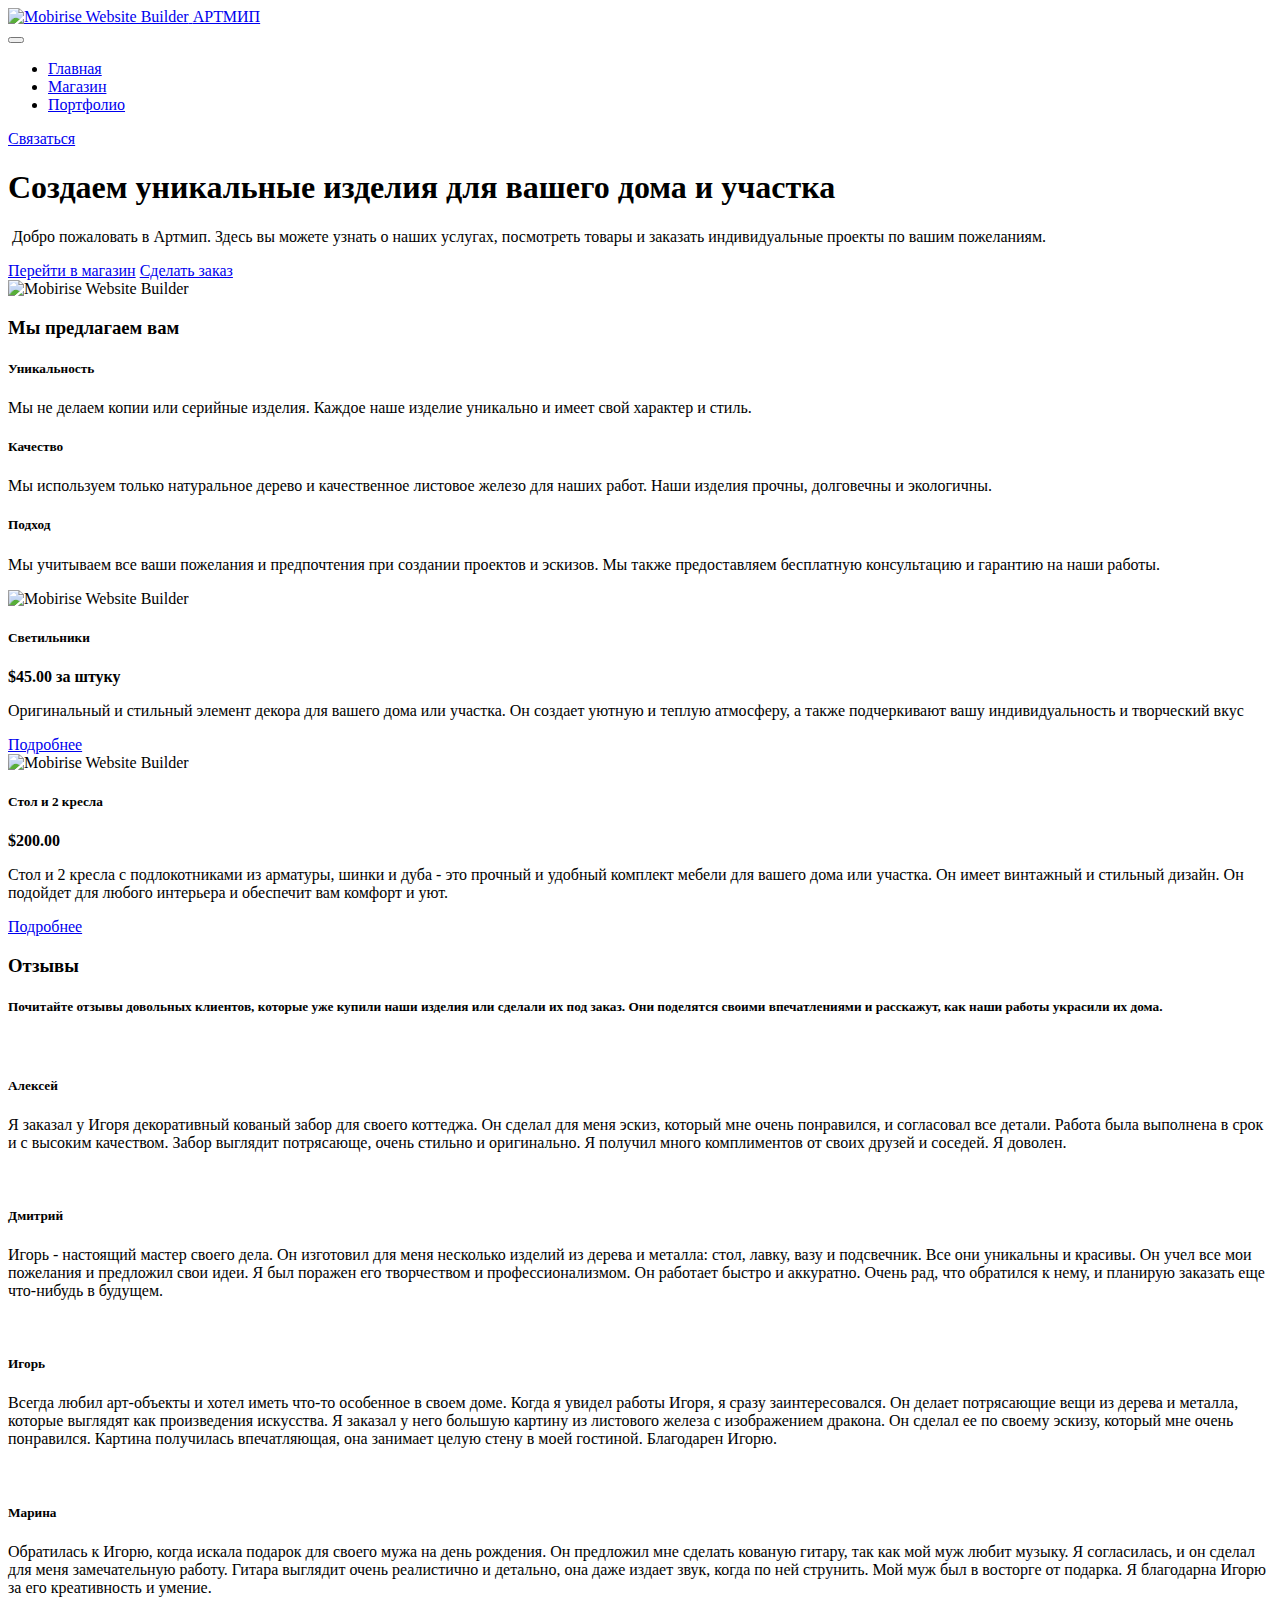
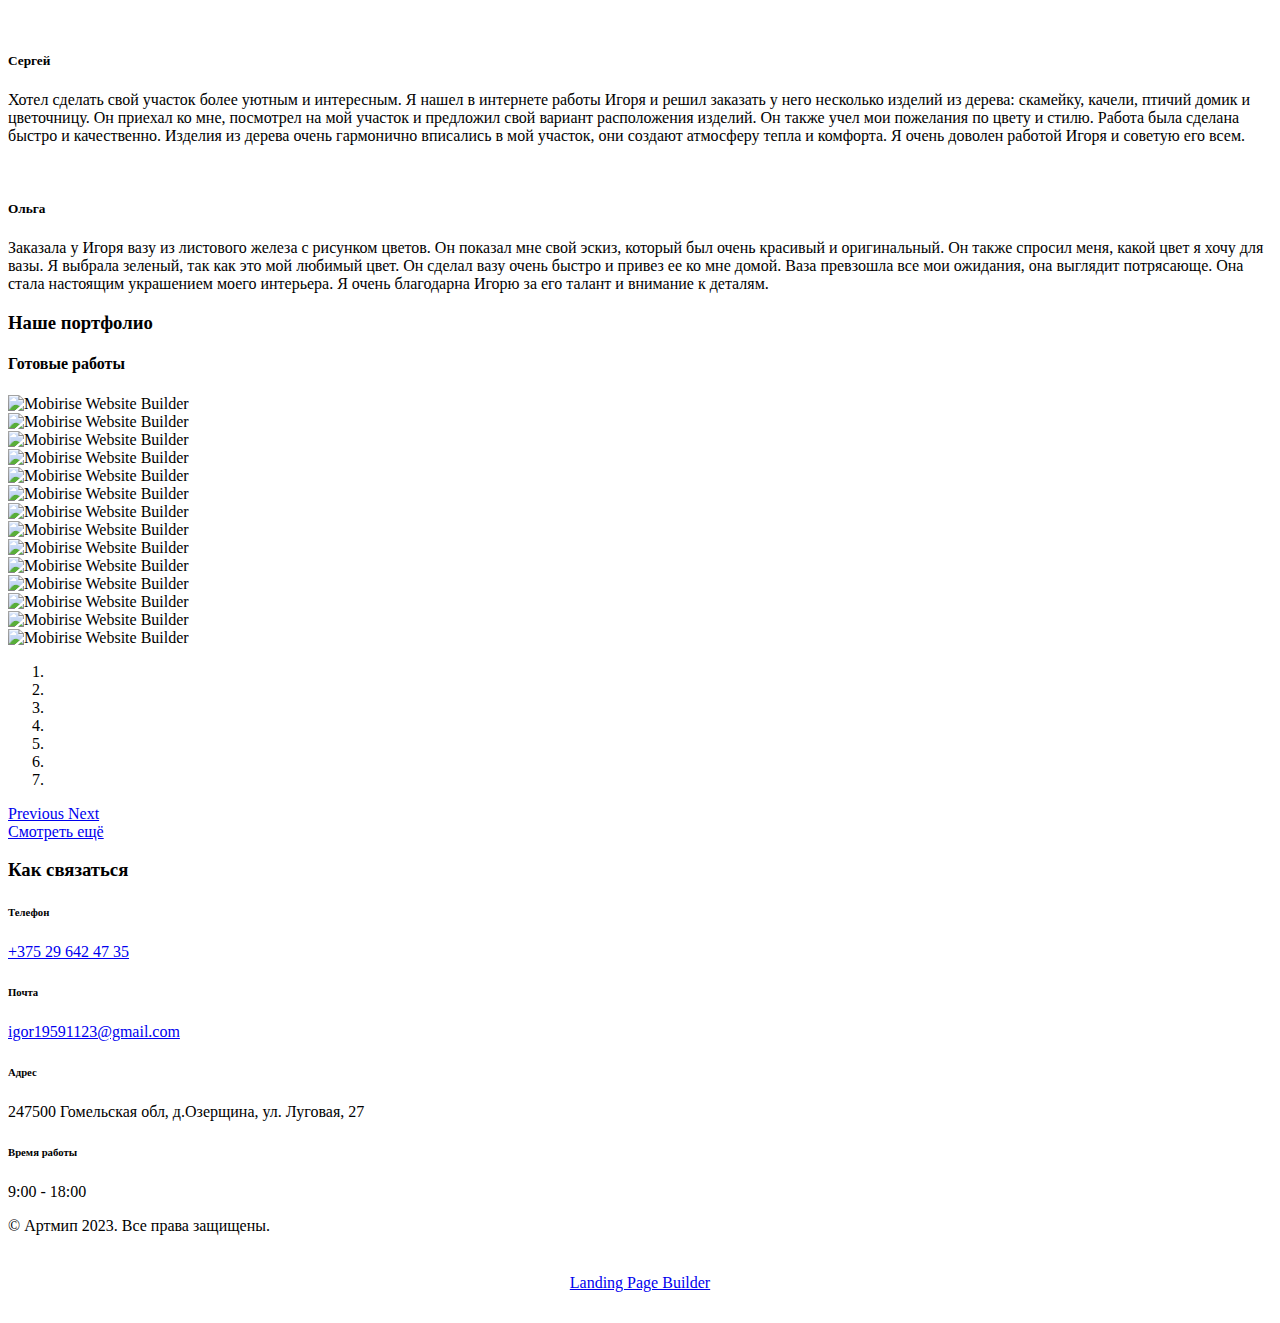
==== index.html @ 3efb67a0 "Add files via upload" ====
<!DOCTYPE html>
<html  >
<head>
  <!-- Site made with Mobirise Website Builder v5.9.6, https://mobirise.com -->
  <meta charset="UTF-8">
  <meta http-equiv="X-UA-Compatible" content="IE=edge">
  <meta name="generator" content="Mobirise v5.9.6, mobirise.com">
  <meta name="viewport" content="width=device-width, initial-scale=1, minimum-scale=1">
  <link rel="shortcut icon" href="assets/images/logo-112x112.png" type="image/x-icon">
  <meta name="description" content="Мастерская сварки и деревообработки, создающая уникальные изделия из металла и дерева. Здесь вы можете заказать сварочные и деревянные работы на любой вкус и бюджет, от простых до сложных проектов.">
  
  
  <title>Арт-студия "Артмип" — Главная</title>
  <link rel="stylesheet" href="assets/web/assets/mobirise-icons2/mobirise2.css">
  <link rel="stylesheet" href="assets/bootstrap/css/bootstrap.min.css">
  <link rel="stylesheet" href="assets/bootstrap/css/bootstrap-grid.min.css">
  <link rel="stylesheet" href="assets/bootstrap/css/bootstrap-reboot.min.css">
  <link rel="stylesheet" href="assets/animatecss/animate.css">
  <link rel="stylesheet" href="assets/dropdown/css/style.css">
  <link rel="stylesheet" href="assets/socicon/css/styles.css">
  <link rel="stylesheet" href="assets/theme/css/style.css">
  <link rel="stylesheet" href="assets/gallery/style.css">
  <link rel="preload" href="https://fonts.googleapis.com/css?family=Jost:100,200,300,400,500,600,700,800,900,100i,200i,300i,400i,500i,600i,700i,800i,900i&display=swap" as="style" onload="this.onload=null;this.rel='stylesheet'">
  <noscript><link rel="stylesheet" href="https://fonts.googleapis.com/css?family=Jost:100,200,300,400,500,600,700,800,900,100i,200i,300i,400i,500i,600i,700i,800i,900i&display=swap"></noscript>
  <link rel="preload" as="style" href="assets/mobirise/css/mbr-additional.css"><link rel="stylesheet" href="assets/mobirise/css/mbr-additional.css" type="text/css">

  
  
  
</head>
<body>
  
  <section data-bs-version="5.1" class="menu menu2 cid-tRqXdpUXcV" once="menu" id="menu02-20">
	

	<nav class="navbar navbar-dropdown navbar-fixed-top navbar-expand-lg">
		<div class="container">
			<div class="navbar-brand">
				<span class="navbar-logo">
					<a href="index.html">
						<img src="assets/images/logo-112x112.webp" alt="Mobirise Website Builder" style="height: 3.5rem;">
					</a>
				</span>
				<span class="navbar-caption-wrap"><a class="navbar-caption text-black text-primary display-4" href="index.html#top">АРТМИП</a></span>
			</div>
			<button class="navbar-toggler" type="button" data-toggle="collapse" data-bs-toggle="collapse" data-target="#navbarSupportedContent" data-bs-target="#navbarSupportedContent" aria-controls="navbarNavAltMarkup" aria-expanded="false" aria-label="Toggle navigation">
				<div class="hamburger">
					<span></span>
					<span></span>
					<span></span>
					<span></span>
				</div>
			</button>
			<div class="collapse navbar-collapse" id="navbarSupportedContent">
				<ul class="navbar-nav nav-dropdown" data-app-modern-menu="true"><li class="nav-item">
						<a class="nav-link link text-black text-primary display-4" href="index.html#header05-1" aria-expanded="false">Главная</a>
					</li><li class="nav-item">
						<a class="nav-link link text-black text-primary display-4" href="page2.html#header16-0">Магазин</a>
					</li>
					
					<li class="nav-item">
						<a class="nav-link link text-black text-primary display-4" href="page1.html#gallery02-23">Портфолио</a>
					</li></ul>
				
				<div class="navbar-buttons mbr-section-btn"><a class="btn btn-primary display-4" href="index.html#contacts01-1w">Связаться</a></div>
			</div>
		</div>
	</nav>
</section>

<section data-bs-version="5.1" class="header5 cid-tJS6uM4N87" id="header05-1">
	

	
	
	<div class="topbg"></div>
	<div class="align-center container">
		<div class="row justify-content-center">
			<div class="col-md-12 col-lg-9">
				<h1 class="mbr-section-title mbr-fonts-style mb-4 display-1"><strong>Создаем уникальные изделия для вашего дома и участка</strong></h1>
				<p class="mbr-text mbr-fonts-style mb-4 display-7">&nbsp;Добро пожаловать в Артмип. Здесь вы можете узнать о наших услугах, посмотреть товары и заказать индивидуальные проекты по вашим пожеланиям.<br></p>
				<div class="mbr-section-btn mt-3"><a class="btn btn-primary-outline display-7" href="page2.html#header16-0">Перейти в магазин</a> <a class="btn btn-primary-outline display-7" href="page2.html#contacts01-28">Сделать заказ</a></div>
			</div>
		</div>
		<div class="row mt-5 justify-content-center">
			<div class="col-12 col-lg-12">
				<img src="assets/images/dsc06631-2576x1717.webp" alt="Mobirise Website Builder" title="">
			</div>
		</div>
	</div>
</section>

<section data-bs-version="5.1" class="features5 cid-tRkLcmTc59" id="features05-1m">
  

  
  
  <div class="container">
    <div class="row mb-5 justify-content-center">
      <div class="col-12 content-head">
        <h3 class="mbr-section-title mbr-fonts-style align-center mb-0 display-2"><strong>Мы предлагаем вам</strong></h3>
        
      </div>
    </div>
    <div class="row">
      <div class="item features-without-image col-12 col-md-6 col-lg-4 item-mb">
        <div class="item-wrapper">
          <div class="card-box align-left">
            <div class="iconfont-wrapper">
              <span class="mbr-iconfont mobi-mbri-idea mobi-mbri"></span>
            </div>
            <h5 class="card-title mbr-fonts-style display-5"><strong>Уникальность</strong></h5>
            <p class="card-text mbr-fonts-style display-7">
              Мы не делаем копии или серийные изделия. Каждое наше изделие уникально и имеет свой характер и стиль.
            </p>

            
          </div>
        </div>
      </div>
      <div class="item features-without-image col-12 col-md-6 col-lg-4 item-mb">
        <div class="item-wrapper">
          <div class="card-box align-left">
            <div class="iconfont-wrapper">
              <span class="mbr-iconfont mobi-mbri-growing-chart mobi-mbri"></span>
            </div>
            <h5 class="card-title mbr-fonts-style display-5">
              <strong>Качество</strong></h5>
            <p class="card-text mbr-fonts-style display-7">
              Мы используем только натуральное дерево и качественное листовое железо для наших работ. Наши изделия прочны, долговечны и экологичны.
            </p>

            
          </div>
        </div>
      </div>
      <div class="item features-without-image col-12 col-md-6 col-lg-4 item-mb">
        <div class="item-wrapper">
          <div class="card-box align-left">
            <div class="iconfont-wrapper">
              <span class="mbr-iconfont mobi-mbri-change-style mobi-mbri"></span>
            </div>
            <h5 class="card-title mbr-fonts-style display-5">
              <strong>Подход</strong></h5>
            <p class="card-text mbr-fonts-style display-7">Мы учитываем все ваши пожелания и предпочтения при создании проектов и эскизов. Мы также предоставляем бесплатную консультацию и гарантию на наши работы.</p>

            
          </div>
        </div>
      </div>
    </div>
  </div>
</section>

<section data-bs-version="5.1" class="features024 cid-tRlsqZFGM5" id="features025-1p">
  

  
  

  <div class="container">
    <div class="row justify-content-center align-items-center">
      <div class="col-12">
        <div class="card-wrapper">
          <div class="row">
            <div class="col-12 col-md-12 col-lg-6 image-wrapper">
              <img class="w-100" src="assets/images/lamp1-1256x1199.webp" alt="Mobirise Website Builder">
            </div>
            <div class="col-12 col-lg col-md-12">
              <div class="text-wrapper align-left">
                <h5 class="mbr-section-title mbr-fonts-style mb-4 display-2">
                  <strong>Светильники</strong></h5>
                <p class="price mbr-fonts-style mb-4 display-7"><strong>
                  $45.00 за штуку</strong><br>
                </p>
                <p class="mbr-text mbr-fonts-style mb-4 display-7">
                  Оригинальный и стильный элемент декора для вашего дома или участка. Он создает уютную и теплую атмосферу, а также подчеркивают вашу индивидуальность и творческий вкус<br>
                </p>
                <div class="mbr-section-btn mt-3"><a class="btn btn-lg btn-primary display-7" href="page2.html#features04-3">Подробнее</a></div>
              </div>
            </div>
          </div>
        </div>
      </div>
    </div>
  </div>
</section>

<section data-bs-version="5.1" class="features024 cid-tRlssrDOW0" id="features024-1q">
  

  
  

  <div class="container">
    <div class="row justify-content-center align-items-center">
      <div class="col-12">
        <div class="card-wrapper">
          <div class="row">
            <div class="col-12 col-md-12 col-lg-6 image-wrapper">
              <img class="w-100" src="assets/images/table1-816x815.webp" alt="Mobirise Website Builder">
            </div>
            <div class="col-12 col-lg col-md-12">
              <div class="text-wrapper align-left">
                <h5 class="mbr-section-title mbr-fonts-style mb-4 display-2"><strong>Стол и 2 кресла</strong></h5>
                <p class="price mbr-fonts-style mb-4 display-7"><strong>
                  $200.00</strong></p>
                <p class="mbr-text mbr-fonts-style mb-4 display-7">
                  Стол и 2 кресла с подлокотниками из арматуры, шинки и дуба - это прочный и удобный комплект мебели для вашего дома или участка. Он имеет винтажный и стильный дизайн. Он подойдет для любого интерьера и обеспечит вам комфорт и уют.
                </p>
                <div class="mbr-section-btn mt-3"><a class="btn btn-lg btn-primary display-7" href="page2.html#features04-29">Подробнее</a></div>
              </div>
            </div>
          </div>
        </div>
      </div>
    </div>
  </div>
</section>

<section data-bs-version="5.1" class="features21 cid-tRlGJNz8Bn" id="features021-1u">
  

  
  
  <div class="container">
    <div class="row mb-5 justify-content-center">
      <div class="col-12 mb-0 content-head">
        <h3 class="mbr-section-title mbr-fonts-style align-center mb-0 display-2">
          <strong>Отзывы</strong></h3>
        <h5 class="mbr-section-subtitle mbr-fonts-style align-center mb-0 mt-4 display-7">Почитайте отзывы довольных клиентов, которые уже купили наши изделия или сделали их под заказ. Они поделятся своими впечатлениями и расскажут, как наши работы украсили их дома.</h5>
      </div>
    </div>
    <div class="row mbr-masonry" data-masonry="{&quot;percentPosition&quot;: true }">
      <div class="item features-without-image col-12 col-md-6 col-lg-4">
        <div class="item-wrapper">
          <div class="card-box align-left">
            <div class="img-wrapper mb-3">
              <img src="assets/images/2-160x160.webp" alt="">
            </div>
            <h5 class="card-title mbr-fonts-style display-5">
              <strong>Алексей</strong>
            </h5>
            <p class="card-text mbr-fonts-style display-7">Я заказал у Игоря декоративный кованый забор для своего коттеджа. Он сделал для меня эскиз, который мне очень понравился, и согласовал все детали. Работа была выполнена в срок и с высоким качеством. Забор выглядит потрясающе, очень стильно и оригинально. Я получил много комплиментов от своих друзей и соседей. Я доволен.</p>
          </div>
        </div>
      </div>
      <div class="item features-without-image col-12 col-md-6 col-lg-4">
        <div class="item-wrapper">
          <div class="card-box align-left">
            <div class="img-wrapper mb-3">
              <img src="assets/images/5-160x160.webp" alt="">
            </div>
            <h5 class="card-title mbr-fonts-style display-5"><strong>Дмитрий</strong></h5>
            <p class="card-text mbr-fonts-style display-7">
              Игорь - настоящий мастер своего дела. Он изготовил для меня несколько изделий из дерева и металла: стол, лавку, вазу и подсвечник. Все они уникальны и красивы. Он учел все мои пожелания и предложил свои идеи. Я был поражен его творчеством и профессионализмом. Он работает быстро и аккуратно. Очень рад, что обратился к нему, и планирую заказать еще что-нибудь в будущем.
            </p>
          </div>
        </div>
      </div>
      <div class="item features-without-image col-12 col-md-6 col-lg-4">
        <div class="item-wrapper">
          <div class="card-box align-left">
            <div class="img-wrapper mb-3">
              <img src="assets/images/3-160x160.webp" alt="">
            </div>
            <h5 class="card-title mbr-fonts-style display-5">
              <strong>Игорь</strong></h5>
            <p class="card-text mbr-fonts-style display-7">
              Всегда любил арт-объекты и хотел иметь что-то особенное в своем доме. Когда я увидел работы Игоря, я сразу заинтересовался. Он делает потрясающие вещи из дерева и металла, которые выглядят как произведения искусства. Я заказал у него большую картину из листового железа с изображением дракона. Он сделал ее по своему эскизу, который мне очень понравился. Картина получилась впечатляющая, она занимает целую стену в моей гостиной. Благодарен Игорю.
            </p>
          </div>
        </div>
      </div>
      <div class="item features-without-image col-12 col-md-6 col-lg-4">
        <div class="item-wrapper">
          <div class="card-box align-left">
            <div class="img-wrapper mb-3">
              <img src="assets/images/1-160x160.webp" alt="">
            </div>
            <h5 class="card-title mbr-fonts-style display-5">
              <strong>Марина</strong></h5>
            <p class="card-text mbr-fonts-style display-7">Обратилась к Игорю, когда искала подарок для своего мужа на день рождения. Он предложил мне сделать кованую гитару, так как мой муж любит музыку. Я согласилась, и он сделал для меня замечательную работу. Гитара выглядит очень реалистично и детально, она даже издает звук, когда по ней струнить. Мой муж был в восторге от подарка. Я благодарна Игорю за его креативность и умение.</p>
          </div>
        </div>
      </div>
      <div class="item features-without-image col-12 col-md-6 col-lg-4">
        <div class="item-wrapper">
          <div class="card-box align-left">
            <div class="img-wrapper mb-3">
              <img src="assets/images/4-160x160.webp" alt="">
            </div>
            <h5 class="card-title mbr-fonts-style display-5">
              <strong>Сергей</strong></h5>
            <p class="card-text mbr-fonts-style display-7">
              Хотел сделать свой участок более уютным и интересным. Я нашел в интернете работы Игоря и решил заказать у него несколько изделий из дерева: скамейку, качели, птичий домик и цветочницу. Он приехал ко мне, посмотрел на мой участок и предложил свой вариант расположения изделий. Он также учел мои пожелания по цвету и стилю. Работа была сделана быстро и качественно. Изделия из дерева очень гармонично вписались в мой участок, они создают атмосферу тепла и комфорта. Я очень доволен работой Игоря и советую его всем.
            </p>
          </div>
        </div>
      </div>
      <div class="item features-without-image col-12 col-md-6 col-lg-4">
        <div class="item-wrapper">
          <div class="card-box align-left">
            <div class="img-wrapper mb-3">
              <img src="assets/images/6-160x160.webp" alt="">
            </div>
            <h5 class="card-title mbr-fonts-style display-5"><strong>Ольга</strong></h5>
            <p class="card-text mbr-fonts-style display-7">
              Заказала у Игоря вазу из листового железа с рисунком цветов. Он показал мне свой эскиз, который был очень красивый и оригинальный. Он также спросил меня, какой цвет я хочу для вазы. Я выбрала зеленый, так как это мой любимый цвет. Он сделал вазу очень быстро и привез ее ко мне домой. Ваза превзошла все мои ожидания, она выглядит потрясающе. Она стала настоящим украшением моего интерьера. Я очень благодарна Игорю за его талант и внимание к деталям.
            </p>
          </div>
        </div>
      </div>
    </div>
  </div>
</section>

<section data-bs-version="5.1" class="gallery1 mbr-gallery cid-tRm3u1kpoa" id="gallery02-1x">
    

    
    

    <div class="container-fluid">
        <div class="row justify-content-center">
            <div class="col-12 content-head">
                <div class="mbr-section-head mb-5">
                    <h3 class="mbr-section-title mbr-fonts-style align-center m-0 display-2"><strong>Наше портфолио</strong></h3>
                    <h4 class="mbr-section-subtitle mbr-fonts-style align-center mb-0 mt-4 display-7">Готовые работы</h4>
                </div>
            </div>
        </div>
        <div class="row mbr-gallery mbr-masonry" data-masonry="{&quot;percentPosition&quot;: true }">
            <div class="col-12 col-md-6 col-lg-3 item gallery-image active">
                <div class="item-wrapper" data-toggle="modal" data-bs-toggle="modal" data-target="#tS86GCLXBo-modal" data-bs-target="#tS86GCLXBo-modal">
                    <img class="w-100" src="assets/images/dsc06627-632x814.webp" alt="Mobirise Website Builder" data-slide-to="0" data-bs-slide-to="0" data-target="#lb-tS86GCLXBo" data-bs-target="#lb-tS86GCLXBo">
                    <div class="icon-wrapper">
                        <span class="mobi-mbri mobi-mbri-search mbr-iconfont mbr-iconfont-btn"></span>
                    </div>
                </div>
                
            </div>
            <div class="col-12 col-md-6 col-lg-3 item gallery-image">
                <div class="item-wrapper" data-toggle="modal" data-bs-toggle="modal" data-target="#tS86GCLXBo-modal" data-bs-target="#tS86GCLXBo-modal">
                    <img class="w-100" src="assets/images/f3939960-632x398.webp" alt="Mobirise Website Builder" data-slide-to="1" data-bs-slide-to="1" data-target="#lb-tS86GCLXBo" data-bs-target="#lb-tS86GCLXBo">
                    <div class="icon-wrapper">
                        <span class="mobi-mbri mobi-mbri-search mbr-iconfont mbr-iconfont-btn"></span>
                    </div>
                </div>
                
            </div>
            <div class="col-12 col-md-6 col-lg-3 item gallery-image">
                <div class="item-wrapper" data-toggle="modal" data-bs-toggle="modal" data-target="#tS86GCLXBo-modal" data-bs-target="#tS86GCLXBo-modal">
                    <img class="w-100" src="assets/images/f4311832-632x579.webp" alt="Mobirise Website Builder" data-slide-to="2" data-bs-slide-to="2" data-target="#lb-tS86GCLXBo" data-bs-target="#lb-tS86GCLXBo">
                    <div class="icon-wrapper">
                        <span class="mobi-mbri mobi-mbri-search mbr-iconfont mbr-iconfont-btn"></span>
                    </div>
                </div>
                
            </div>
            <div class="col-12 col-md-6 col-lg-3 item gallery-image">
                <div class="item-wrapper" data-toggle="modal" data-bs-toggle="modal" data-target="#tS86GCLXBo-modal" data-bs-target="#tS86GCLXBo-modal">
                    <img class="w-100" src="assets/images/f4760856-632x474.webp" alt="Mobirise Website Builder" data-slide-to="3" data-bs-slide-to="3" data-target="#lb-tS86GCLXBo" data-bs-target="#lb-tS86GCLXBo">
                    <div class="icon-wrapper">
                        <span class="mobi-mbri mobi-mbri-search mbr-iconfont mbr-iconfont-btn"></span>
                    </div>
                </div>
                
            </div>
            
            <div class="col-12 col-md-6 col-lg-3 item gallery-image">
                <div class="item-wrapper" data-toggle="modal" data-bs-toggle="modal" data-target="#tS86GCLXBo-modal" data-bs-target="#tS86GCLXBo-modal">
                    <img class="w-100" src="assets/images/1650534054-63-sportishka-com-p-rechitsa-gomelskaya-oblast-dostoprimechate-69-632x891.webp" alt="Mobirise Website Builder" data-slide-to="4" data-bs-slide-to="4" data-target="#lb-tS86GCLXBo" data-bs-target="#lb-tS86GCLXBo">
                    <div class="icon-wrapper">
                        <span class="mobi-mbri mobi-mbri-search mbr-iconfont mbr-iconfont-btn"></span>
                    </div>
                </div>
                
            </div><div class="col-12 col-md-6 col-lg-3 item gallery-image">
                <div class="item-wrapper" data-toggle="modal" data-bs-toggle="modal" data-target="#tS86GCLXBo-modal" data-bs-target="#tS86GCLXBo-modal">
                    <img class="w-100" src="assets/images/f5067912-632x418.webp" alt="Mobirise Website Builder" data-slide-to="5" data-bs-slide-to="5" data-target="#lb-tS86GCLXBo" data-bs-target="#lb-tS86GCLXBo">
                    <div class="icon-wrapper">
                        <span class="mobi-mbri mobi-mbri-search mbr-iconfont mbr-iconfont-btn"></span>
                    </div>
                </div>
                
            </div><div class="col-12 col-md-6 col-lg-3 item gallery-image">
                <div class="item-wrapper" data-toggle="modal" data-bs-toggle="modal" data-target="#tS86GCLXBo-modal" data-bs-target="#tS86GCLXBo-modal">
                    <img class="w-100" src="assets/images/f4253448-632x604.webp" alt="Mobirise Website Builder" data-slide-to="6" data-bs-slide-to="6" data-target="#lb-tS86GCLXBo" data-bs-target="#lb-tS86GCLXBo">
                    <div class="icon-wrapper">
                        <span class="mobi-mbri mobi-mbri-search mbr-iconfont mbr-iconfont-btn"></span>
                    </div>
                </div>
                
            </div>
            
        </div>

        <div class="modal mbr-slider" tabindex="-1" role="dialog" aria-hidden="true" id="tS86GCLXBo-modal">
            <div class="modal-dialog" role="document">
                <div class="modal-content">
                    <div class="modal-body">
                        <div class="carousel slide carousel-fade" id="lb-tS86GCLXBo" data-ride="carousel" data-bs-ride="carousel" data-interval="5000" data-bs-interval="5000">
                            <div class="carousel-inner">
                                <div class="carousel-item active">
                                    <img class="d-block w-100" src="assets/images/dsc06627-632x814.webp" alt="Mobirise Website Builder">
                                </div>
                                <div class="carousel-item">
                                    <img class="d-block w-100" src="assets/images/f3939960-632x398.webp" alt="Mobirise Website Builder">
                                </div>
                                <div class="carousel-item">
                                    <img class="d-block w-100" src="assets/images/f4311832-632x579.webp" alt="Mobirise Website Builder">
                                </div>
                                <div class="carousel-item">
                                    <img class="d-block w-100" src="assets/images/f4760856-632x474.webp" alt="Mobirise Website Builder">
                                </div>
                                
                                <div class="carousel-item">
                                    <img class="d-block w-100" src="assets/images/1650534054-63-sportishka-com-p-rechitsa-gomelskaya-oblast-dostoprimechate-69-632x891.webp" alt="Mobirise Website Builder">
                                </div><div class="carousel-item">
                                    <img class="d-block w-100" src="assets/images/f5067912-632x418.webp" alt="Mobirise Website Builder">
                                </div><div class="carousel-item">
                                    <img class="d-block w-100" src="assets/images/f4253448-632x604.webp" alt="Mobirise Website Builder">
                                </div>
                                
                            </div>
                            <ol class="carousel-indicators">
                                <li data-slide-to="0" data-bs-slide-to="0" class="active" data-target="#lb-tS86GCLXBo" data-bs-target="#lb-tS86GCLXBo"></li>
                                <li data-slide-to="1" data-bs-slide-to="1" data-target="#lb-tS86GCLXBo" data-bs-target="#lb-tS86GCLXBo"></li>
                                <li data-slide-to="2" data-bs-slide-to="2" data-target="#lb-tS86GCLXBo" data-bs-target="#lb-tS86GCLXBo"></li>
                                <li data-slide-to="3" data-bs-slide-to="3" data-target="#lb-tS86GCLXBo" data-bs-target="#lb-tS86GCLXBo"></li>
                                <li data-slide-to="4" data-bs-slide-to="4" data-target="#lb-tS86GCLXBo" data-bs-target="#lb-tS86GCLXBo"></li>
                                <li data-slide-to="5" data-bs-slide-to="5" data-target="#lb-tS86GCLXBo" data-bs-target="#lb-tS86GCLXBo"></li>
                                <li data-slide-to="6" data-bs-slide-to="6" data-target="#lb-tS86GCLXBo" data-bs-target="#lb-tS86GCLXBo"></li>
                            </ol>
                            <a role="button" href="" class="close" data-dismiss="modal" data-bs-dismiss="modal" aria-label="Close">
                            </a>
                            <a class="carousel-control-prev carousel-control" role="button" data-slide="prev" data-bs-slide="prev" href="#lb-tS86GCLXBo">
                                <span class="mobi-mbri mobi-mbri-arrow-prev" aria-hidden="true"></span>
                                <span class="sr-only visually-hidden">Previous</span>
                            </a>
                            <a class="carousel-control-next carousel-control" role="button" data-slide="next" data-bs-slide="next" href="#lb-tS86GCLXBo">
                                <span class="mobi-mbri mobi-mbri-arrow-next" aria-hidden="true"></span>
                                <span class="sr-only visually-hidden">Next</span>
                            </a>
                        </div>
                    </div>
                </div>
            </div>
        </div>
    </div>
</section>

<section data-bs-version="5.1" class="article16 cid-tRm5SFVwJH" id="article16-1y">
    
    <div class="container">
        <div class="row justify-content-center">
            <div class="col-md-12 col-lg-10">
                <div class="mbr-section-btn align-center"><a class="btn btn-primary-outline display-4" href="page1.html#gallery02-23">Смотреть ещё</a></div>
            </div>
        </div>
    </div>
</section>

<section data-bs-version="5.1" class="contacts01 cid-tRlYZBXCom" id="contacts01-1w">
    

    
    
    <div class="container">
        <div class="row justify-content-center">
            <div class="col-12 content-head">
                <div class="mbr-section-head mb-5">
                    <h3 class="mbr-section-title mbr-fonts-style align-center mb-0 display-2"><strong>Как связаться</strong></h3>
                    
                </div>
            </div>
        </div>
        <div class="row">
            <div class="item features-without-image col-12 col-md-6 active">
                <div class="item-wrapper">
                    <div class="text-wrapper">
                        <h6 class="card-title mbr-fonts-style mb-3 display-5">
                            <strong>Телефон</strong></h6>
                        <p class="mbr-text mbr-fonts-style display-7"><a href="tel:+375296424735" class="text-black">+375 29 642 47 35</a></p>
                    </div>
                </div>
            </div>
            <div class="item features-without-image col-12 col-md-6">
                <div class="item-wrapper">
                    <div class="text-wrapper">
                        <h6 class="card-title mbr-fonts-style mb-3 display-5">
                            <strong>Почта</strong></h6>
                        <p class="mbr-text mbr-fonts-style display-7"><a href="mailto:igor19591123@gmail.com" class="text-black">igor19591123@gmail.com</a></p>
                    </div>
                </div>
            </div>
            <div class="item features-without-image col-12 col-md-6">
                <div class="item-wrapper">
                    <div class="text-wrapper">
                        <h6 class="card-title mbr-fonts-style mb-3 display-5">
                            <strong>Адрес</strong></h6>
                        <p class="mbr-text mbr-fonts-style display-7">
                            247500 Гомельская обл, д.Озерщина, ул. Луговая, 27</p>
                    </div>
                </div>
            </div>
            <div class="item features-without-image col-12 col-md-6">
                <div class="item-wrapper">
                    <div class="text-wrapper">
                        <h6 class="card-title mbr-fonts-style mb-3 display-5">
                            <strong>Время работы</strong></h6>
                        <p class="mbr-text mbr-fonts-style display-7">
                            9:00 - 18:00
                        </p>
                    </div>
                </div>
            </div>
        </div>
    </div>
</section>

<section data-bs-version="5.1" class="footer1 programm5 cid-tJS9NNcTLZ" once="footers" id="footer03-8">

        

    

    <div class="container">
        <div class="row">

            

            <div class="col-12">
                <div class="social-row">
                    <div class="soc-item">
                        <a href="https://ok.ru/" target="_blank">
                            <span class="mbr-iconfont display-7 socicon-odnoklassniki socicon"></span>
                        </a>
                    </div>
                    <div class="soc-item">
                        <a href="https://vk.com/" target="_blank">
                            <span class="mbr-iconfont socicon-vkontakte socicon"></span>
                        </a>
                    </div>
                    <div class="soc-item">
                        <a href="https://instagram.com/" target="_blank">
                            <span class="mbr-iconfont socicon-instagram socicon"></span>
                        </a>
                    </div>
                    
                    
                </div>
            </div>
            <div class="col-12 mt-5">
                <p class="mbr-fonts-style copyright display-7">
                    © Артмип 2023. Все права защищены.</p>
            </div>
        </div>
    </div>
</section><section class="display-7" style="padding: 0;align-items: center;justify-content: center;flex-wrap: wrap;    align-content: center;display: flex;position: relative;height: 4rem;"><a href="https://mobiri.se/1207343" style="flex: 1 1;height: 4rem;position: absolute;width: 100%;z-index: 1;"><img alt="" style="height: 4rem;" src="[data-uri]"></a><p style="margin: 0;text-align: center;" class="display-7">&#8204;</p><a style="z-index:1" href="https://mobirise.com/builder/landing-page-builder.html">Landing Page Builder</a></section><script src="assets/bootstrap/js/bootstrap.bundle.min.js"></script>  <script src="assets/smoothscroll/smooth-scroll.js"></script>  <script src="assets/ytplayer/index.js"></script>  <script src="assets/dropdown/js/navbar-dropdown.js"></script>  <script src="assets/masonry/masonry.pkgd.min.js"></script>  <script src="assets/imagesloaded/imagesloaded.pkgd.min.js"></script>  <script src="assets/theme/js/script.js"></script>  <script src="assets/gallery/player.min.js"></script>  <script src="assets/gallery/script.js"></script>  
  
  
  <input name="animation" type="hidden">
  </body>
</html>
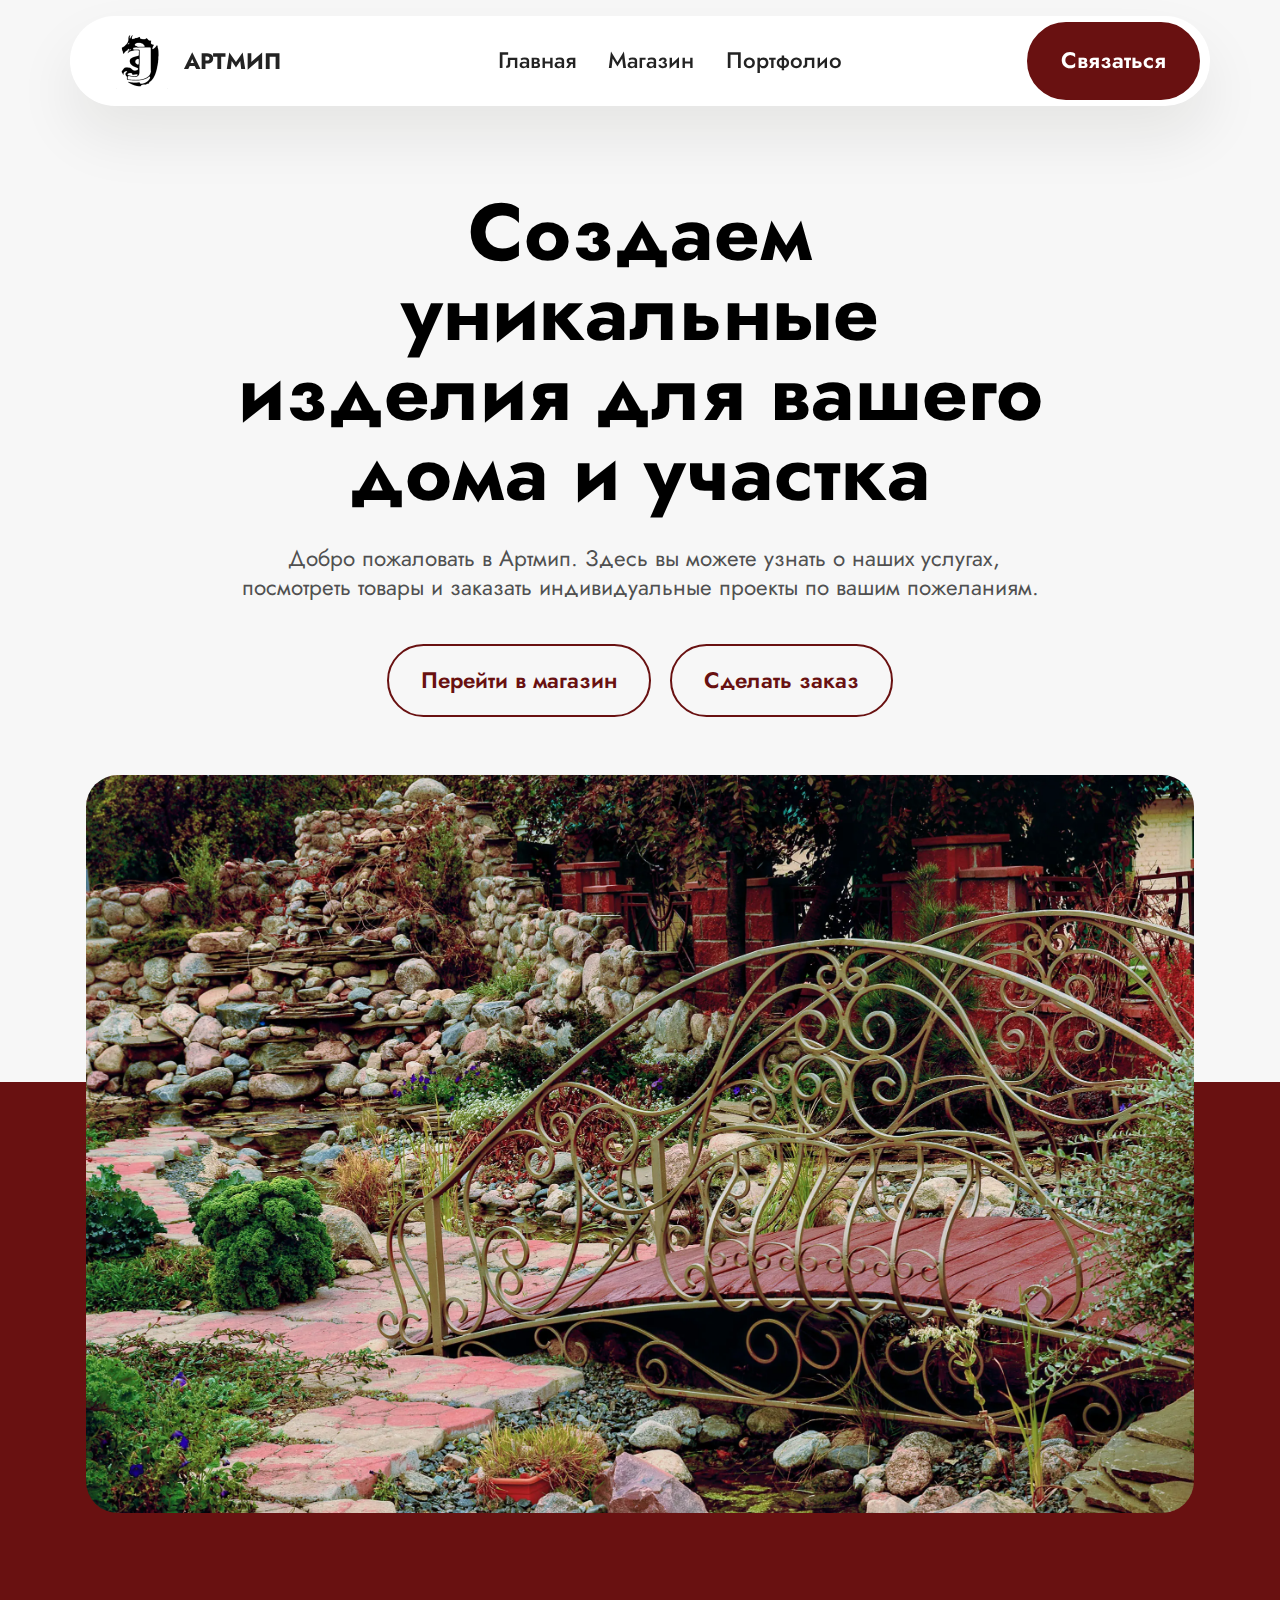
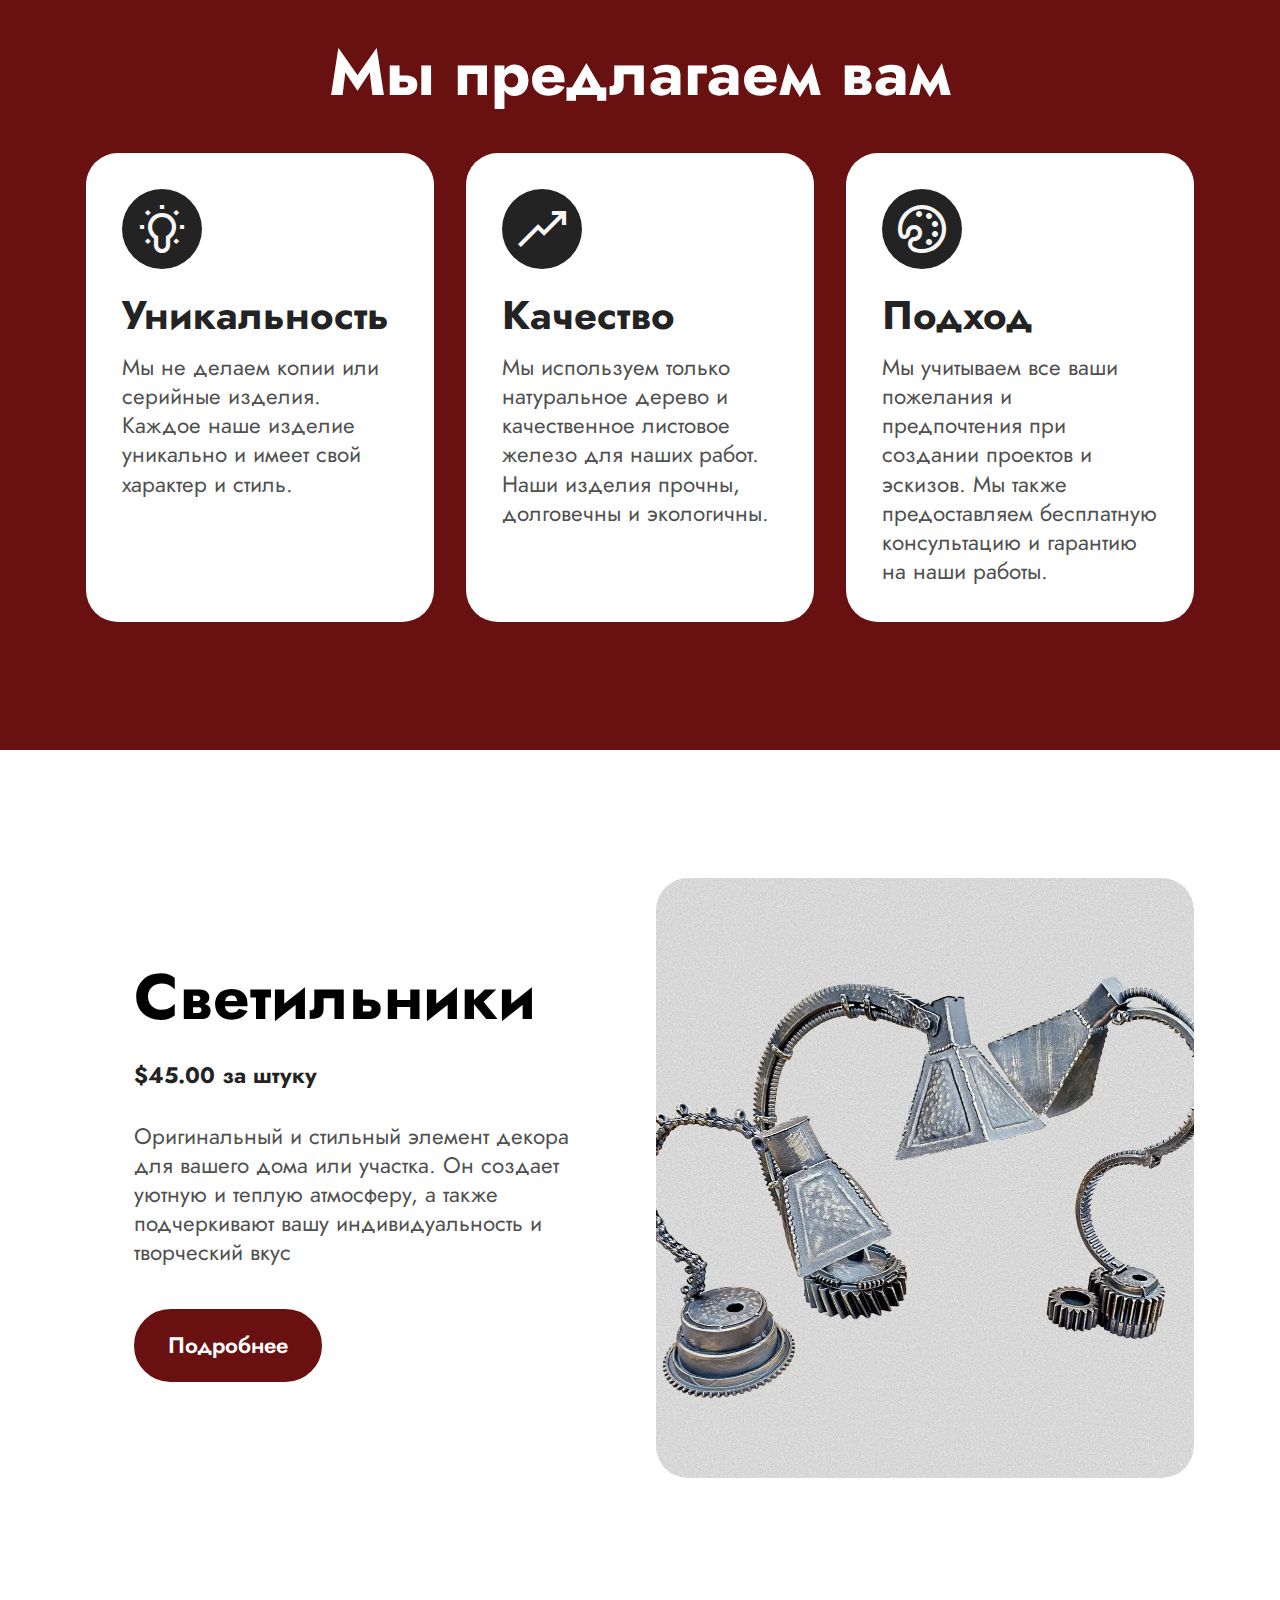
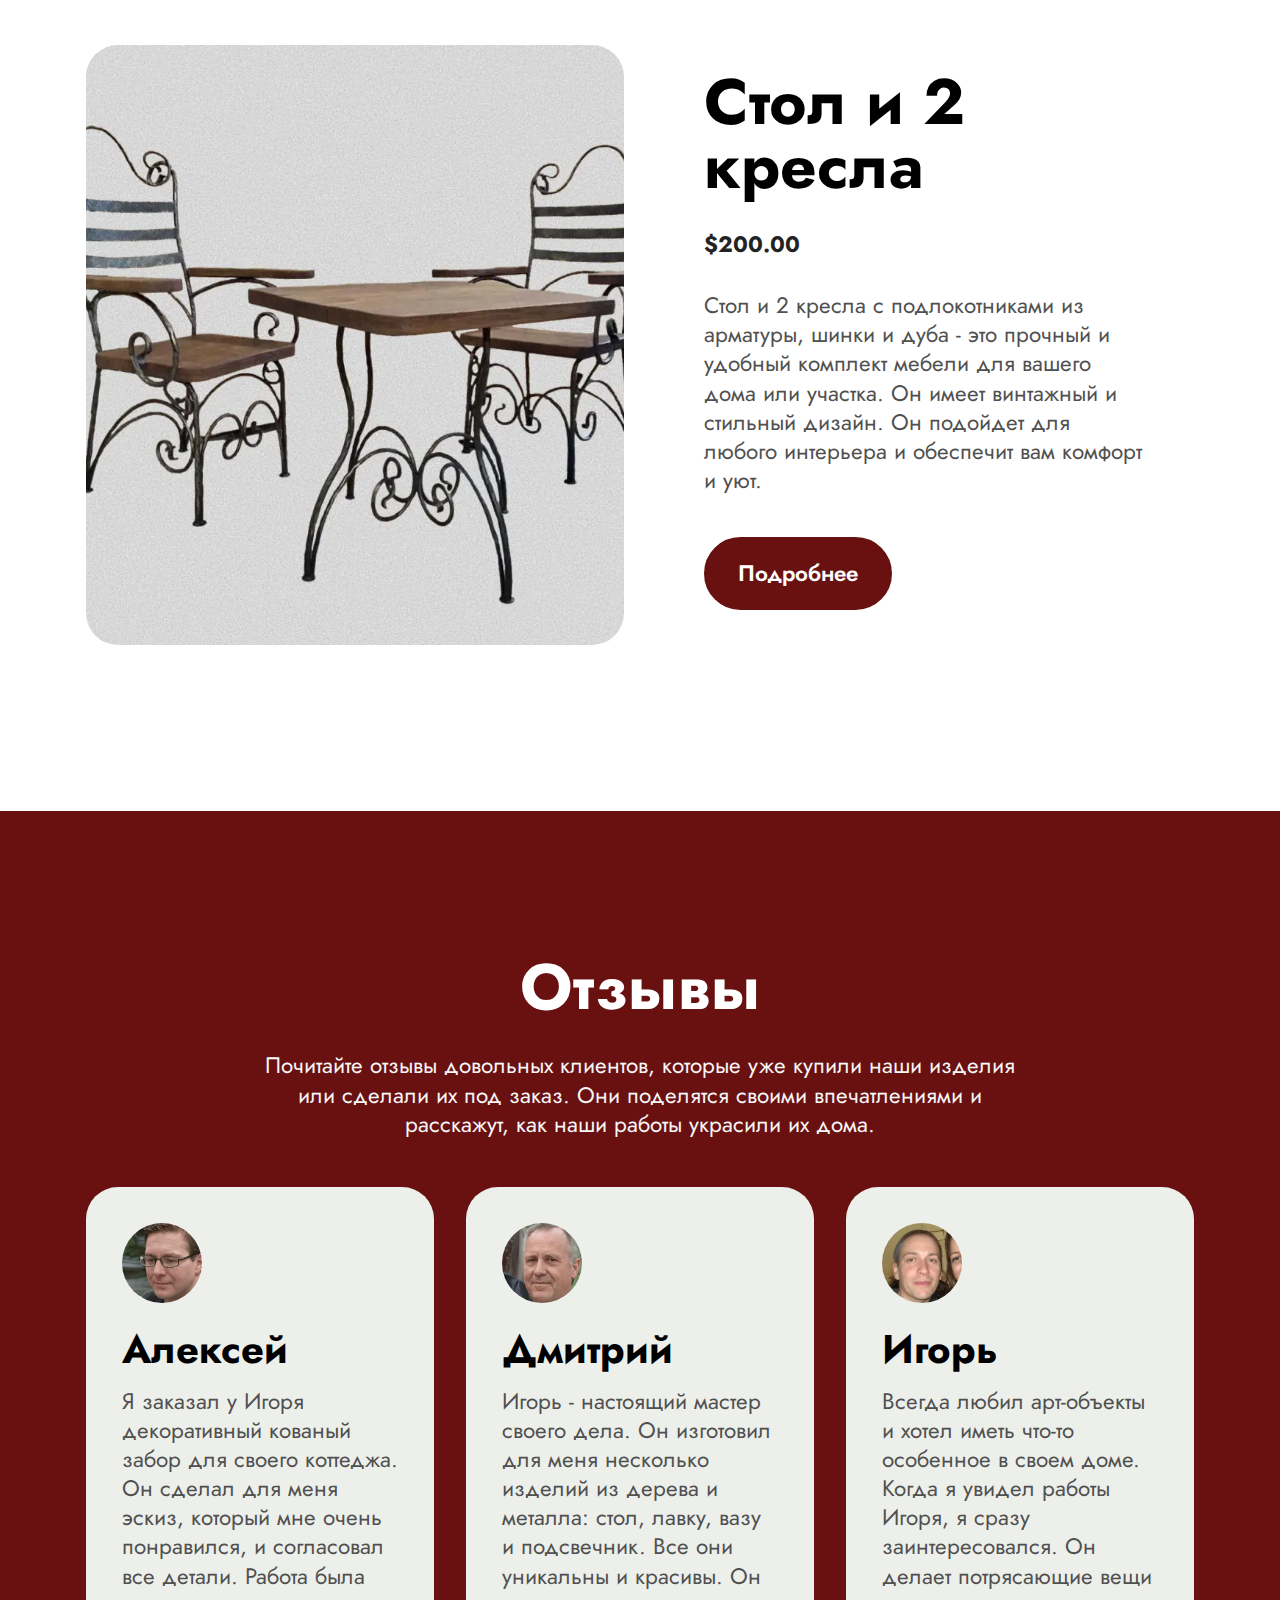
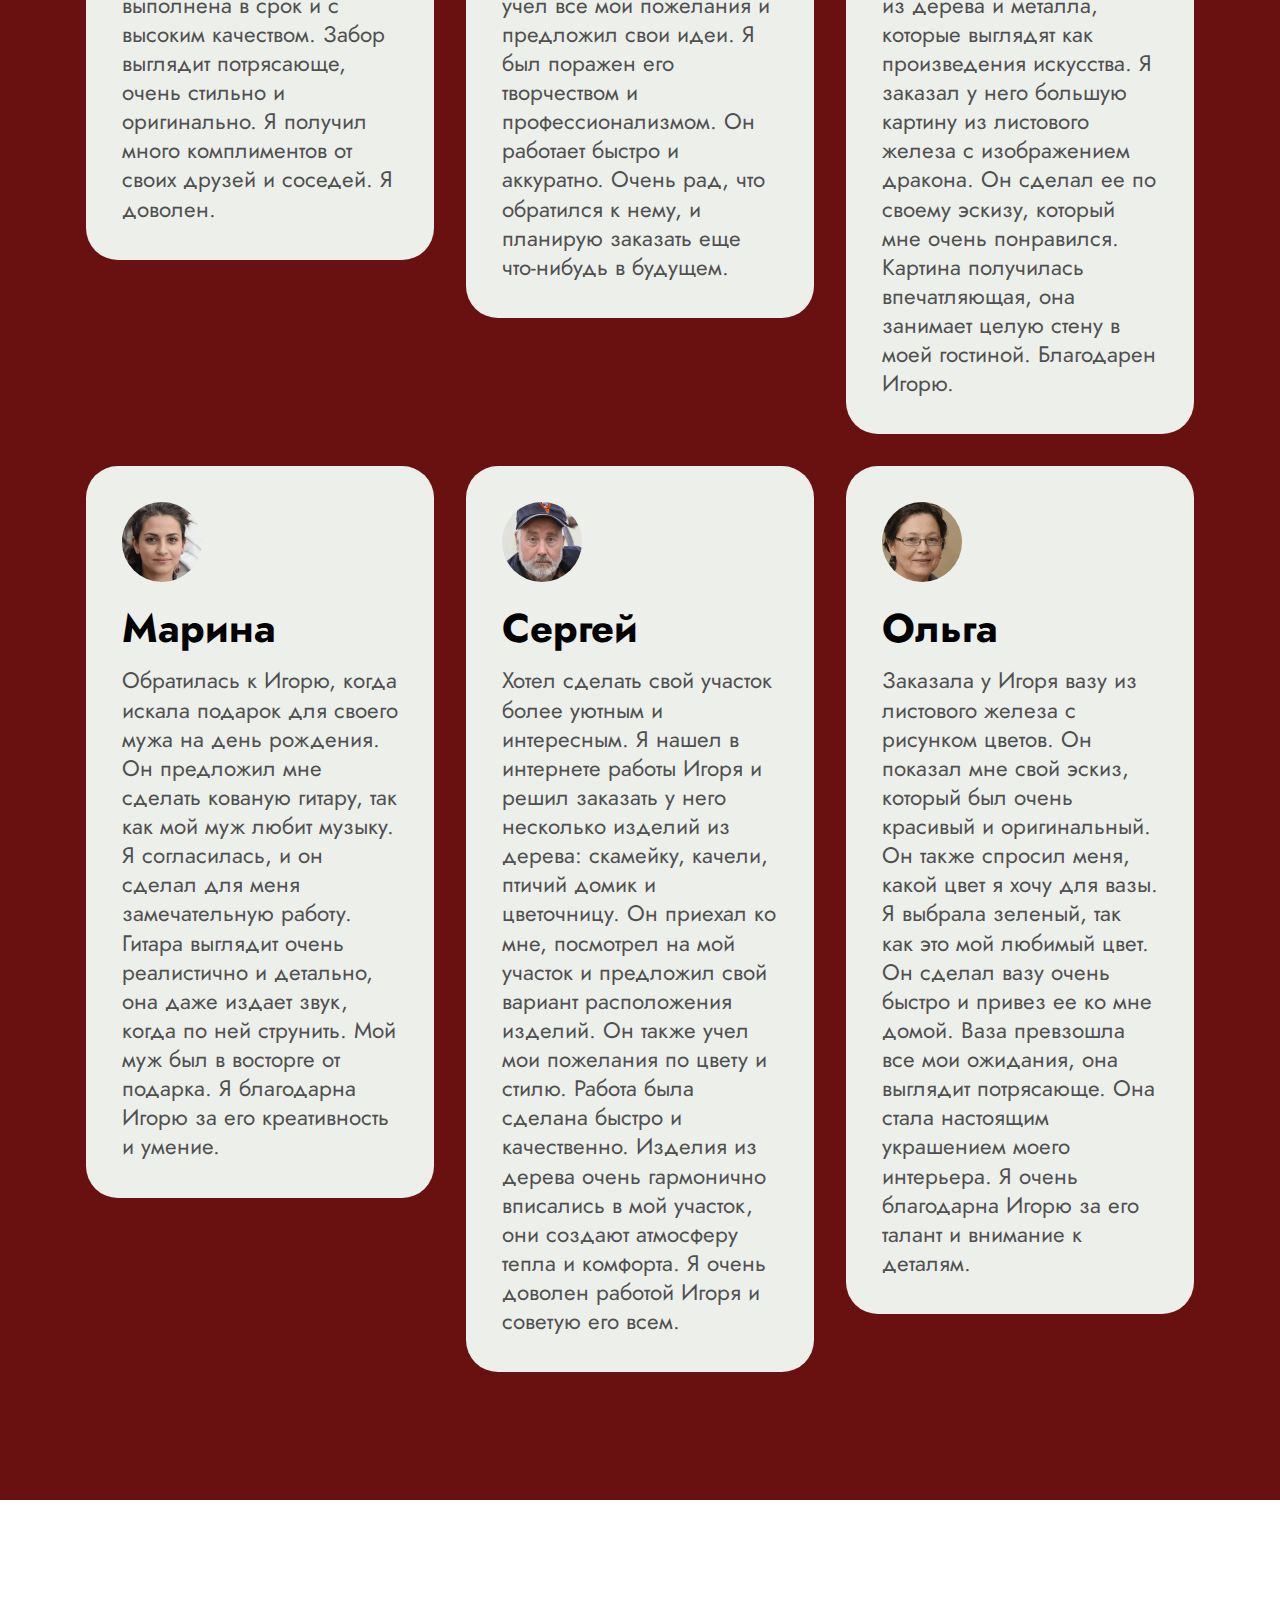
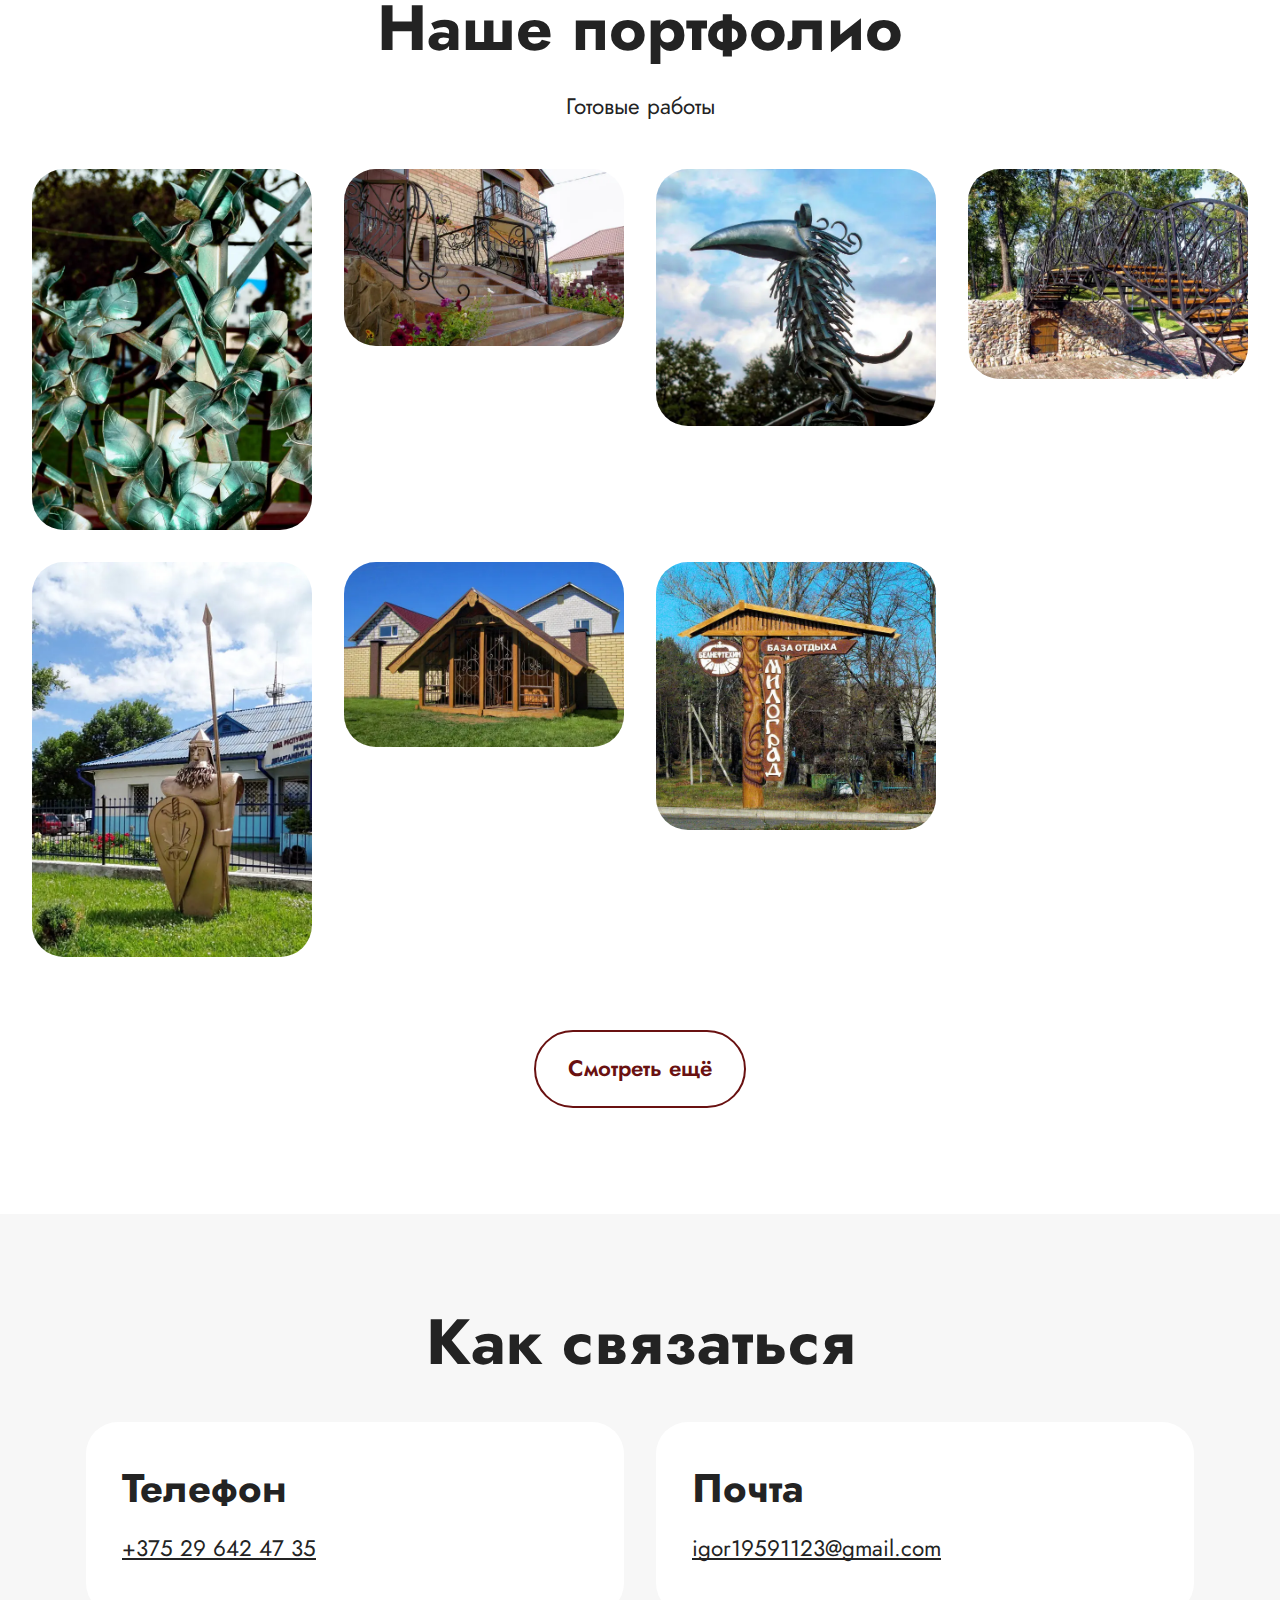
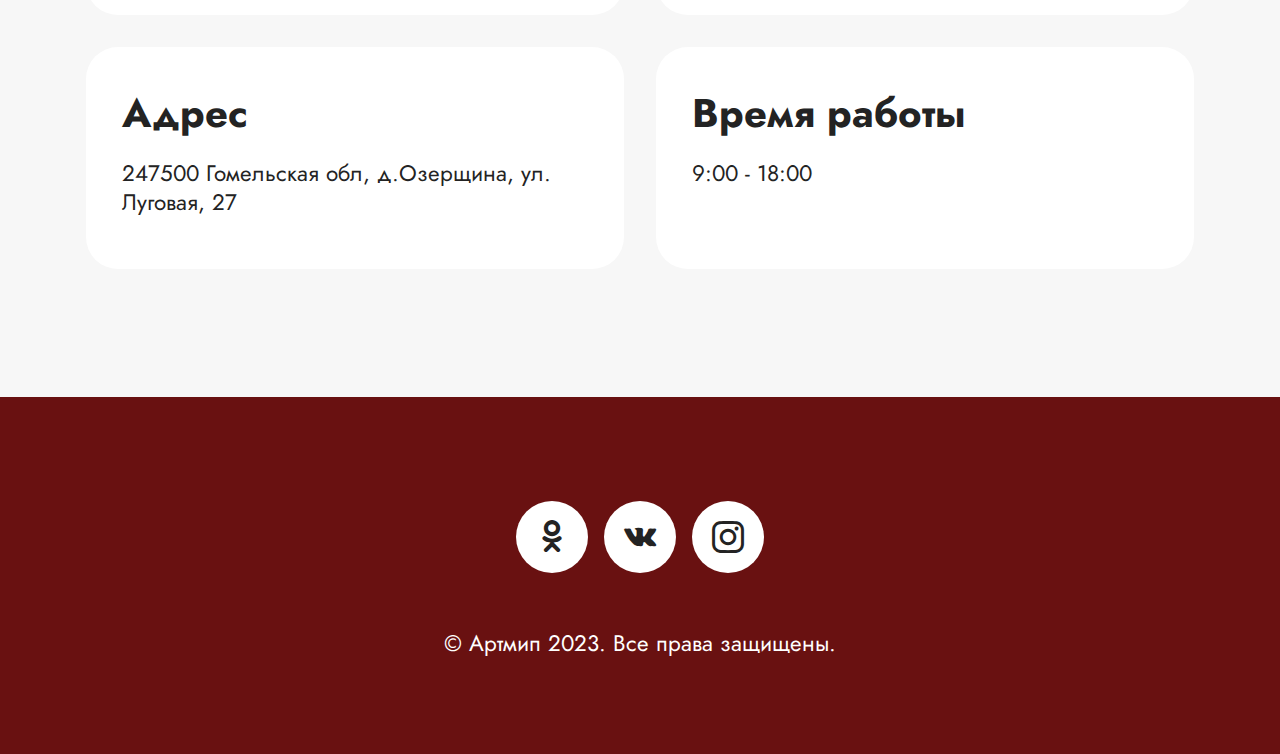
==== commit cf11bec4: "Add files via upload" ====
--- a/index.html
+++ b/index.html
@@ -332,8 +332,8 @@
         </div>
         <div class="row mbr-gallery mbr-masonry" data-masonry="{&quot;percentPosition&quot;: true }">
             <div class="col-12 col-md-6 col-lg-3 item gallery-image active">
-                <div class="item-wrapper" data-toggle="modal" data-bs-toggle="modal" data-target="#tS86GCLXBo-modal" data-bs-target="#tS86GCLXBo-modal">
-                    <img class="w-100" src="assets/images/dsc06627-632x814.webp" alt="Mobirise Website Builder" data-slide-to="0" data-bs-slide-to="0" data-target="#lb-tS86GCLXBo" data-bs-target="#lb-tS86GCLXBo">
+                <div class="item-wrapper" data-toggle="modal" data-bs-toggle="modal" data-target="#tS8fpYLLK9-modal" data-bs-target="#tS8fpYLLK9-modal">
+                    <img class="w-100" src="assets/images/dsc06627-632x814.webp" alt="Mobirise Website Builder" data-slide-to="0" data-bs-slide-to="0" data-target="#lb-tS8fpYLLK9" data-bs-target="#lb-tS8fpYLLK9">
                     <div class="icon-wrapper">
                         <span class="mobi-mbri mobi-mbri-search mbr-iconfont mbr-iconfont-btn"></span>
                     </div>
@@ -341,8 +341,8 @@
                 
             </div>
             <div class="col-12 col-md-6 col-lg-3 item gallery-image">
-                <div class="item-wrapper" data-toggle="modal" data-bs-toggle="modal" data-target="#tS86GCLXBo-modal" data-bs-target="#tS86GCLXBo-modal">
-                    <img class="w-100" src="assets/images/f3939960-632x398.webp" alt="Mobirise Website Builder" data-slide-to="1" data-bs-slide-to="1" data-target="#lb-tS86GCLXBo" data-bs-target="#lb-tS86GCLXBo">
+                <div class="item-wrapper" data-toggle="modal" data-bs-toggle="modal" data-target="#tS8fpYLLK9-modal" data-bs-target="#tS8fpYLLK9-modal">
+                    <img class="w-100" src="assets/images/f3939960-632x398.webp" alt="Mobirise Website Builder" data-slide-to="1" data-bs-slide-to="1" data-target="#lb-tS8fpYLLK9" data-bs-target="#lb-tS8fpYLLK9">
                     <div class="icon-wrapper">
                         <span class="mobi-mbri mobi-mbri-search mbr-iconfont mbr-iconfont-btn"></span>
                     </div>
@@ -350,8 +350,8 @@
                 
             </div>
             <div class="col-12 col-md-6 col-lg-3 item gallery-image">
-                <div class="item-wrapper" data-toggle="modal" data-bs-toggle="modal" data-target="#tS86GCLXBo-modal" data-bs-target="#tS86GCLXBo-modal">
-                    <img class="w-100" src="assets/images/f4311832-632x579.webp" alt="Mobirise Website Builder" data-slide-to="2" data-bs-slide-to="2" data-target="#lb-tS86GCLXBo" data-bs-target="#lb-tS86GCLXBo">
+                <div class="item-wrapper" data-toggle="modal" data-bs-toggle="modal" data-target="#tS8fpYLLK9-modal" data-bs-target="#tS8fpYLLK9-modal">
+                    <img class="w-100" src="assets/images/f4311832-632x579.webp" alt="Mobirise Website Builder" data-slide-to="2" data-bs-slide-to="2" data-target="#lb-tS8fpYLLK9" data-bs-target="#lb-tS8fpYLLK9">
                     <div class="icon-wrapper">
                         <span class="mobi-mbri mobi-mbri-search mbr-iconfont mbr-iconfont-btn"></span>
                     </div>
@@ -359,8 +359,8 @@
                 
             </div>
             <div class="col-12 col-md-6 col-lg-3 item gallery-image">
-                <div class="item-wrapper" data-toggle="modal" data-bs-toggle="modal" data-target="#tS86GCLXBo-modal" data-bs-target="#tS86GCLXBo-modal">
-                    <img class="w-100" src="assets/images/f4760856-632x474.webp" alt="Mobirise Website Builder" data-slide-to="3" data-bs-slide-to="3" data-target="#lb-tS86GCLXBo" data-bs-target="#lb-tS86GCLXBo">
+                <div class="item-wrapper" data-toggle="modal" data-bs-toggle="modal" data-target="#tS8fpYLLK9-modal" data-bs-target="#tS8fpYLLK9-modal">
+                    <img class="w-100" src="assets/images/f4760856-632x474.webp" alt="Mobirise Website Builder" data-slide-to="3" data-bs-slide-to="3" data-target="#lb-tS8fpYLLK9" data-bs-target="#lb-tS8fpYLLK9">
                     <div class="icon-wrapper">
                         <span class="mobi-mbri mobi-mbri-search mbr-iconfont mbr-iconfont-btn"></span>
                     </div>
@@ -369,24 +369,24 @@
             </div>
             
             <div class="col-12 col-md-6 col-lg-3 item gallery-image">
-                <div class="item-wrapper" data-toggle="modal" data-bs-toggle="modal" data-target="#tS86GCLXBo-modal" data-bs-target="#tS86GCLXBo-modal">
-                    <img class="w-100" src="assets/images/1650534054-63-sportishka-com-p-rechitsa-gomelskaya-oblast-dostoprimechate-69-632x891.webp" alt="Mobirise Website Builder" data-slide-to="4" data-bs-slide-to="4" data-target="#lb-tS86GCLXBo" data-bs-target="#lb-tS86GCLXBo">
+                <div class="item-wrapper" data-toggle="modal" data-bs-toggle="modal" data-target="#tS8fpYLLK9-modal" data-bs-target="#tS8fpYLLK9-modal">
+                    <img class="w-100" src="assets/images/1650534054-63-sportishka-com-p-rechitsa-gomelskaya-oblast-dostoprimechate-69-632x891.webp" alt="Mobirise Website Builder" data-slide-to="4" data-bs-slide-to="4" data-target="#lb-tS8fpYLLK9" data-bs-target="#lb-tS8fpYLLK9">
                     <div class="icon-wrapper">
                         <span class="mobi-mbri mobi-mbri-search mbr-iconfont mbr-iconfont-btn"></span>
                     </div>
                 </div>
                 
             </div><div class="col-12 col-md-6 col-lg-3 item gallery-image">
-                <div class="item-wrapper" data-toggle="modal" data-bs-toggle="modal" data-target="#tS86GCLXBo-modal" data-bs-target="#tS86GCLXBo-modal">
-                    <img class="w-100" src="assets/images/f5067912-632x418.webp" alt="Mobirise Website Builder" data-slide-to="5" data-bs-slide-to="5" data-target="#lb-tS86GCLXBo" data-bs-target="#lb-tS86GCLXBo">
+                <div class="item-wrapper" data-toggle="modal" data-bs-toggle="modal" data-target="#tS8fpYLLK9-modal" data-bs-target="#tS8fpYLLK9-modal">
+                    <img class="w-100" src="assets/images/f5067912-632x418.webp" alt="Mobirise Website Builder" data-slide-to="5" data-bs-slide-to="5" data-target="#lb-tS8fpYLLK9" data-bs-target="#lb-tS8fpYLLK9">
                     <div class="icon-wrapper">
                         <span class="mobi-mbri mobi-mbri-search mbr-iconfont mbr-iconfont-btn"></span>
                     </div>
                 </div>
                 
             </div><div class="col-12 col-md-6 col-lg-3 item gallery-image">
-                <div class="item-wrapper" data-toggle="modal" data-bs-toggle="modal" data-target="#tS86GCLXBo-modal" data-bs-target="#tS86GCLXBo-modal">
-                    <img class="w-100" src="assets/images/f4253448-632x604.webp" alt="Mobirise Website Builder" data-slide-to="6" data-bs-slide-to="6" data-target="#lb-tS86GCLXBo" data-bs-target="#lb-tS86GCLXBo">
+                <div class="item-wrapper" data-toggle="modal" data-bs-toggle="modal" data-target="#tS8fpYLLK9-modal" data-bs-target="#tS8fpYLLK9-modal">
+                    <img class="w-100" src="assets/images/f4253448-632x604.webp" alt="Mobirise Website Builder" data-slide-to="6" data-bs-slide-to="6" data-target="#lb-tS8fpYLLK9" data-bs-target="#lb-tS8fpYLLK9">
                     <div class="icon-wrapper">
                         <span class="mobi-mbri mobi-mbri-search mbr-iconfont mbr-iconfont-btn"></span>
                     </div>
@@ -396,11 +396,11 @@
             
         </div>
 
-        <div class="modal mbr-slider" tabindex="-1" role="dialog" aria-hidden="true" id="tS86GCLXBo-modal">
+        <div class="modal mbr-slider" tabindex="-1" role="dialog" aria-hidden="true" id="tS8fpYLLK9-modal">
             <div class="modal-dialog" role="document">
                 <div class="modal-content">
                     <div class="modal-body">
-                        <div class="carousel slide carousel-fade" id="lb-tS86GCLXBo" data-ride="carousel" data-bs-ride="carousel" data-interval="5000" data-bs-interval="5000">
+                        <div class="carousel slide carousel-fade" id="lb-tS8fpYLLK9" data-ride="carousel" data-bs-ride="carousel" data-interval="5000" data-bs-interval="5000">
                             <div class="carousel-inner">
                                 <div class="carousel-item active">
                                     <img class="d-block w-100" src="assets/images/dsc06627-632x814.webp" alt="Mobirise Website Builder">
@@ -425,21 +425,21 @@
                                 
                             </div>
                             <ol class="carousel-indicators">
-                                <li data-slide-to="0" data-bs-slide-to="0" class="active" data-target="#lb-tS86GCLXBo" data-bs-target="#lb-tS86GCLXBo"></li>
-                                <li data-slide-to="1" data-bs-slide-to="1" data-target="#lb-tS86GCLXBo" data-bs-target="#lb-tS86GCLXBo"></li>
-                                <li data-slide-to="2" data-bs-slide-to="2" data-target="#lb-tS86GCLXBo" data-bs-target="#lb-tS86GCLXBo"></li>
-                                <li data-slide-to="3" data-bs-slide-to="3" data-target="#lb-tS86GCLXBo" data-bs-target="#lb-tS86GCLXBo"></li>
-                                <li data-slide-to="4" data-bs-slide-to="4" data-target="#lb-tS86GCLXBo" data-bs-target="#lb-tS86GCLXBo"></li>
-                                <li data-slide-to="5" data-bs-slide-to="5" data-target="#lb-tS86GCLXBo" data-bs-target="#lb-tS86GCLXBo"></li>
-                                <li data-slide-to="6" data-bs-slide-to="6" data-target="#lb-tS86GCLXBo" data-bs-target="#lb-tS86GCLXBo"></li>
+                                <li data-slide-to="0" data-bs-slide-to="0" class="active" data-target="#lb-tS8fpYLLK9" data-bs-target="#lb-tS8fpYLLK9"></li>
+                                <li data-slide-to="1" data-bs-slide-to="1" data-target="#lb-tS8fpYLLK9" data-bs-target="#lb-tS8fpYLLK9"></li>
+                                <li data-slide-to="2" data-bs-slide-to="2" data-target="#lb-tS8fpYLLK9" data-bs-target="#lb-tS8fpYLLK9"></li>
+                                <li data-slide-to="3" data-bs-slide-to="3" data-target="#lb-tS8fpYLLK9" data-bs-target="#lb-tS8fpYLLK9"></li>
+                                <li data-slide-to="4" data-bs-slide-to="4" data-target="#lb-tS8fpYLLK9" data-bs-target="#lb-tS8fpYLLK9"></li>
+                                <li data-slide-to="5" data-bs-slide-to="5" data-target="#lb-tS8fpYLLK9" data-bs-target="#lb-tS8fpYLLK9"></li>
+                                <li data-slide-to="6" data-bs-slide-to="6" data-target="#lb-tS8fpYLLK9" data-bs-target="#lb-tS8fpYLLK9"></li>
                             </ol>
                             <a role="button" href="" class="close" data-dismiss="modal" data-bs-dismiss="modal" aria-label="Close">
                             </a>
-                            <a class="carousel-control-prev carousel-control" role="button" data-slide="prev" data-bs-slide="prev" href="#lb-tS86GCLXBo">
+                            <a class="carousel-control-prev carousel-control" role="button" data-slide="prev" data-bs-slide="prev" href="#lb-tS8fpYLLK9">
                                 <span class="mobi-mbri mobi-mbri-arrow-prev" aria-hidden="true"></span>
                                 <span class="sr-only visually-hidden">Previous</span>
                             </a>
-                            <a class="carousel-control-next carousel-control" role="button" data-slide="next" data-bs-slide="next" href="#lb-tS86GCLXBo">
+                            <a class="carousel-control-next carousel-control" role="button" data-slide="next" data-bs-slide="next" href="#lb-tS8fpYLLK9">
                                 <span class="mobi-mbri mobi-mbri-arrow-next" aria-hidden="true"></span>
                                 <span class="sr-only visually-hidden">Next</span>
                             </a>
@@ -558,8 +558,7 @@
             </div>
         </div>
     </div>
-</section><section class="display-7" style="padding: 0;align-items: center;justify-content: center;flex-wrap: wrap;    align-content: center;display: flex;position: relative;height: 4rem;"><a href="https://mobiri.se/1207343" style="flex: 1 1;height: 4rem;position: absolute;width: 100%;z-index: 1;"><img alt="" style="height: 4rem;" src="[data-uri]"></a><p style="margin: 0;text-align: center;" class="display-7">&#8204;</p><a style="z-index:1" href="https://mobirise.com/builder/landing-page-builder.html">Landing Page Builder</a></section><script src="assets/bootstrap/js/bootstrap.bundle.min.js"></script>  <script src="assets/smoothscroll/smooth-scroll.js"></script>  <script src="assets/ytplayer/index.js"></script>  <script src="assets/dropdown/js/navbar-dropdown.js"></script>  <script src="assets/masonry/masonry.pkgd.min.js"></script>  <script src="assets/imagesloaded/imagesloaded.pkgd.min.js"></script>  <script src="assets/theme/js/script.js"></script>  <script src="assets/gallery/player.min.js"></script>  <script src="assets/gallery/script.js"></script>  
-  
+
   
   <input name="animation" type="hidden">
   </body>
--- a/assets/web/assets/mobirise-icons2/mobirise2.css
+++ b/assets/web/assets/mobirise-icons2/mobirise2.css
@@ -0,0 +1,498 @@
+@font-face {
+  font-family: 'Moririse2';
+  font-display: swap;
+  src:  url('mobirise2.eot?f2bix4');
+  src:  url('mobirise2.eot?f2bix4#iefix') format('embedded-opentype'),
+    url('mobirise2.ttf?f2bix4') format('truetype'),
+    url('mobirise2.woff?f2bix4') format('woff'),
+    url('mobirise2.svg?f2bix4#mobirise2') format('svg');
+  font-weight: normal;
+  font-style: normal;
+}
+
+[class^="mobi-"], [class*=" mobi-"] {
+  /* use !important to prevent issues with browser extensions that change fonts */
+  font-family: 'Moririse2' !important;
+  speak: none;
+  font-style: normal;
+  font-weight: normal;
+  font-variant: normal;
+  text-transform: none;
+  line-height: 1;
+
+  /* Better Font Rendering =========== */
+  -webkit-font-smoothing: antialiased;
+  -moz-osx-font-smoothing: grayscale;
+}
+
+.mobi-mbri-add-submenu:before {
+  content: "\e900";
+}
+.mobi-mbri-alert:before {
+  content: "\e901";
+}
+.mobi-mbri-align-center:before {
+  content: "\e902";
+}
+.mobi-mbri-align-justify:before {
+  content: "\e903";
+}
+.mobi-mbri-align-left:before {
+  content: "\e904";
+}
+.mobi-mbri-align-right:before {
+  content: "\e905";
+}
+.mobi-mbri-android:before {
+  content: "\e906";
+}
+.mobi-mbri-apple:before {
+  content: "\e907";
+}
+.mobi-mbri-arrow-down:before {
+  content: "\e908";
+}
+.mobi-mbri-arrow-next:before {
+  content: "\e909";
+}
+.mobi-mbri-arrow-prev:before {
+  content: "\e90a";
+}
+.mobi-mbri-arrow-up:before {
+  content: "\e90b";
+}
+.mobi-mbri-bold:before {
+  content: "\e90c";
+}
+.mobi-mbri-bookmark:before {
+  content: "\e90d";
+}
+.mobi-mbri-bootstrap:before {
+  content: "\e90e";
+}
+.mobi-mbri-briefcase:before {
+  content: "\e90f";
+}
+.mobi-mbri-browse:before {
+  content: "\e910";
+}
+.mobi-mbri-bulleted-list:before {
+  content: "\e911";
+}
+.mobi-mbri-calendar:before {
+  content: "\e912";
+}
+.mobi-mbri-camera:before {
+  content: "\e913";
+}
+.mobi-mbri-cart-add:before {
+  content: "\e914";
+}
+.mobi-mbri-cart-full:before {
+  content: "\e915";
+}
+.mobi-mbri-cash:before {
+  content: "\e916";
+}
+.mobi-mbri-change-style:before {
+  content: "\e917";
+}
+.mobi-mbri-chat:before {
+  content: "\e918";
+}
+.mobi-mbri-clock:before {
+  content: "\e919";
+}
+.mobi-mbri-close:before {
+  content: "\e91a";
+}
+.mobi-mbri-cloud:before {
+  content: "\e91b";
+}
+.mobi-mbri-code:before {
+  content: "\e91c";
+}
+.mobi-mbri-contact-form:before {
+  content: "\e91d";
+}
+.mobi-mbri-credit-card:before {
+  content: "\e91e";
+}
+.mobi-mbri-cursor-click:before {
+  content: "\e91f";
+}
+.mobi-mbri-cust-feedback:before {
+  content: "\e920";
+}
+.mobi-mbri-database:before {
+  content: "\e921";
+}
+.mobi-mbri-delivery:before {
+  content: "\e922";
+}
+.mobi-mbri-desktop:before {
+  content: "\e923";
+}
+.mobi-mbri-devices:before {
+  content: "\e924";
+}
+.mobi-mbri-down:before {
+  content: "\e925";
+}
+.mobi-mbri-download-2:before {
+  content: "\e926";
+}
+.mobi-mbri-download:before {
+  content: "\e927";
+}
+.mobi-mbri-drag-n-drop-2:before {
+  content: "\e928";
+}
+.mobi-mbri-drag-n-drop:before {
+  content: "\e929";
+}
+.mobi-mbri-edit-2:before {
+  content: "\e92a";
+}
+.mobi-mbri-edit:before {
+  content: "\e92b";
+}
+.mobi-mbri-error:before {
+  content: "\e92c";
+}
+.mobi-mbri-extension:before {
+  content: "\e92d";
+}
+.mobi-mbri-features:before {
+  content: "\e92e";
+}
+.mobi-mbri-file:before {
+  content: "\e92f";
+}
+.mobi-mbri-flag:before {
+  content: "\e930";
+}
+.mobi-mbri-folder:before {
+  content: "\e931";
+}
+.mobi-mbri-gift:before {
+  content: "\e932";
+}
+.mobi-mbri-github:before {
+  content: "\e933";
+}
+.mobi-mbri-globe-2:before {
+  content: "\e934";
+}
+.mobi-mbri-globe:before {
+  content: "\e935";
+}
+.mobi-mbri-growing-chart:before {
+  content: "\e936";
+}
+.mobi-mbri-hearth:before {
+  content: "\e937";
+}
+.mobi-mbri-help:before {
+  content: "\e938";
+}
+.mobi-mbri-home:before {
+  content: "\e939";
+}
+.mobi-mbri-hot-cup:before {
+  content: "\e93a";
+}
+.mobi-mbri-idea:before {
+  content: "\e93b";
+}
+.mobi-mbri-image-gallery:before {
+  content: "\e93c";
+}
+.mobi-mbri-image-slider:before {
+  content: "\e93d";
+}
+.mobi-mbri-info:before {
+  content: "\e93e";
+}
+.mobi-mbri-italic:before {
+  content: "\e93f";
+}
+.mobi-mbri-key:before {
+  content: "\e940";
+}
+.mobi-mbri-laptop:before {
+  content: "\e941";
+}
+.mobi-mbri-layers:before {
+  content: "\e942";
+}
+.mobi-mbri-left-right:before {
+  content: "\e943";
+}
+.mobi-mbri-left:before {
+  content: "\e944";
+}
+.mobi-mbri-letter:before {
+  content: "\e945";
+}
+.mobi-mbri-like:before {
+  content: "\e946";
+}
+.mobi-mbri-link:before {
+  content: "\e947";
+}
+.mobi-mbri-lock:before {
+  content: "\e948";
+}
+.mobi-mbri-login:before {
+  content: "\e949";
+}
+.mobi-mbri-logout:before {
+  content: "\e94a";
+}
+.mobi-mbri-magic-stick:before {
+  content: "\e94b";
+}
+.mobi-mbri-map-pin:before {
+  content: "\e94c";
+}
+.mobi-mbri-menu:before {
+  content: "\e94d";
+}
+.mobi-mbri-mobile-2:before {
+  content: "\e94e";
+}
+.mobi-mbri-mobile-horizontal:before {
+  content: "\e94f";
+}
+.mobi-mbri-mobile:before {
+  content: "\e950";
+}
+.mobi-mbri-mobirise:before {
+  content: "\e951";
+}
+.mobi-mbri-more-horizontal:before {
+  content: "\e952";
+}
+.mobi-mbri-more-vertical:before {
+  content: "\e953";
+}
+.mobi-mbri-music:before {
+  content: "\e954";
+}
+.mobi-mbri-new-file:before {
+  content: "\e955";
+}
+.mobi-mbri-numbered-list:before {
+  content: "\e956";
+}
+.mobi-mbri-opened-folder:before {
+  content: "\e957";
+}
+.mobi-mbri-pages:before {
+  content: "\e958";
+}
+.mobi-mbri-paper-plane:before {
+  content: "\e959";
+}
+.mobi-mbri-paperclip:before {
+  content: "\e95a";
+}
+.mobi-mbri-phone:before {
+  content: "\e95b";
+}
+.mobi-mbri-photo:before {
+  content: "\e95c";
+}
+.mobi-mbri-photos:before {
+  content: "\e95d";
+}
+.mobi-mbri-pin:before {
+  content: "\e95e";
+}
+.mobi-mbri-play:before {
+  content: "\e95f";
+}
+.mobi-mbri-plus:before {
+  content: "\e960";
+}
+.mobi-mbri-preview:before {
+  content: "\e961";
+}
+.mobi-mbri-print:before {
+  content: "\e962";
+}
+.mobi-mbri-protect:before {
+  content: "\e963";
+}
+.mobi-mbri-question:before {
+  content: "\e964";
+}
+.mobi-mbri-quote-left:before {
+  content: "\e965";
+}
+.mobi-mbri-quote-right:before {
+  content: "\e966";
+}
+.mobi-mbri-redo:before {
+  content: "\e967";
+}
+.mobi-mbri-refresh:before {
+  content: "\e968";
+}
+.mobi-mbri-responsive-2:before {
+  content: "\e969";
+}
+.mobi-mbri-responsive:before {
+  content: "\e96a";
+}
+.mobi-mbri-right:before {
+  content: "\e96b";
+}
+.mobi-mbri-rocket:before {
+  content: "\e96c";
+}
+.mobi-mbri-sad-face:before {
+  content: "\e96d";
+}
+.mobi-mbri-sale:before {
+  content: "\e96e";
+}
+.mobi-mbri-save:before {
+  content: "\e96f";
+}
+.mobi-mbri-search:before {
+  content: "\e970";
+}
+.mobi-mbri-setting-2:before {
+  content: "\e971";
+}
+.mobi-mbri-setting-3:before {
+  content: "\e972";
+}
+.mobi-mbri-setting:before {
+  content: "\e973";
+}
+.mobi-mbri-share:before {
+  content: "\e974";
+}
+.mobi-mbri-shopping-bag:before {
+  content: "\e975";
+}
+.mobi-mbri-shopping-basket:before {
+  content: "\e976";
+}
+.mobi-mbri-shopping-cart:before {
+  content: "\e977";
+}
+.mobi-mbri-sites:before {
+  content: "\e978";
+}
+.mobi-mbri-smile-face:before {
+  content: "\e979";
+}
+.mobi-mbri-speed:before {
+  content: "\e97a";
+}
+.mobi-mbri-star:before {
+  content: "\e97b";
+}
+.mobi-mbri-success:before {
+  content: "\e97c";
+}
+.mobi-mbri-sun:before {
+  content: "\e97d";
+}
+.mobi-mbri-sun2:before {
+  content: "\e97e";
+}
+.mobi-mbri-tablet-vertical:before {
+  content: "\e97f";
+}
+.mobi-mbri-tablet:before {
+  content: "\e980";
+}
+.mobi-mbri-target:before {
+  content: "\e981";
+}
+.mobi-mbri-timer:before {
+  content: "\e982";
+}
+.mobi-mbri-to-ftp:before {
+  content: "\e983";
+}
+.mobi-mbri-to-local-drive:before {
+  content: "\e984";
+}
+.mobi-mbri-touch-swipe:before {
+  content: "\e985";
+}
+.mobi-mbri-touch:before {
+  content: "\e986";
+}
+.mobi-mbri-trash:before {
+  content: "\e987";
+}
+.mobi-mbri-underline:before {
+  content: "\e988";
+}
+.mobi-mbri-undo:before {
+  content: "\e989";
+}
+.mobi-mbri-unlink:before {
+  content: "\e98a";
+}
+.mobi-mbri-unlock:before {
+  content: "\e98b";
+}
+.mobi-mbri-up-down:before {
+  content: "\e98c";
+}
+.mobi-mbri-up:before {
+  content: "\e98d";
+}
+.mobi-mbri-update:before {
+  content: "\e98e";
+}
+.mobi-mbri-upload-2:before {
+  content: "\e98f";
+}
+.mobi-mbri-upload:before {
+  content: "\e990";
+}
+.mobi-mbri-user-2:before {
+  content: "\e991";
+}
+.mobi-mbri-user:before {
+  content: "\e992";
+}
+.mobi-mbri-users:before {
+  content: "\e993";
+}
+.mobi-mbri-video-play:before {
+  content: "\e994";
+}
+.mobi-mbri-video:before {
+  content: "\e995";
+}
+.mobi-mbri-watch:before {
+  content: "\e996";
+}
+.mobi-mbri-website-theme-2:before {
+  content: "\e997";
+}
+.mobi-mbri-website-theme:before {
+  content: "\e998";
+}
+.mobi-mbri-wifi:before {
+  content: "\e999";
+}
+.mobi-mbri-windows:before {
+  content: "\e99a";
+}
+.mobi-mbri-zoom-in:before {
+  content: "\e99b";
+}
+.mobi-mbri-zoom-out:before {
+  content: "\e99c";
+}
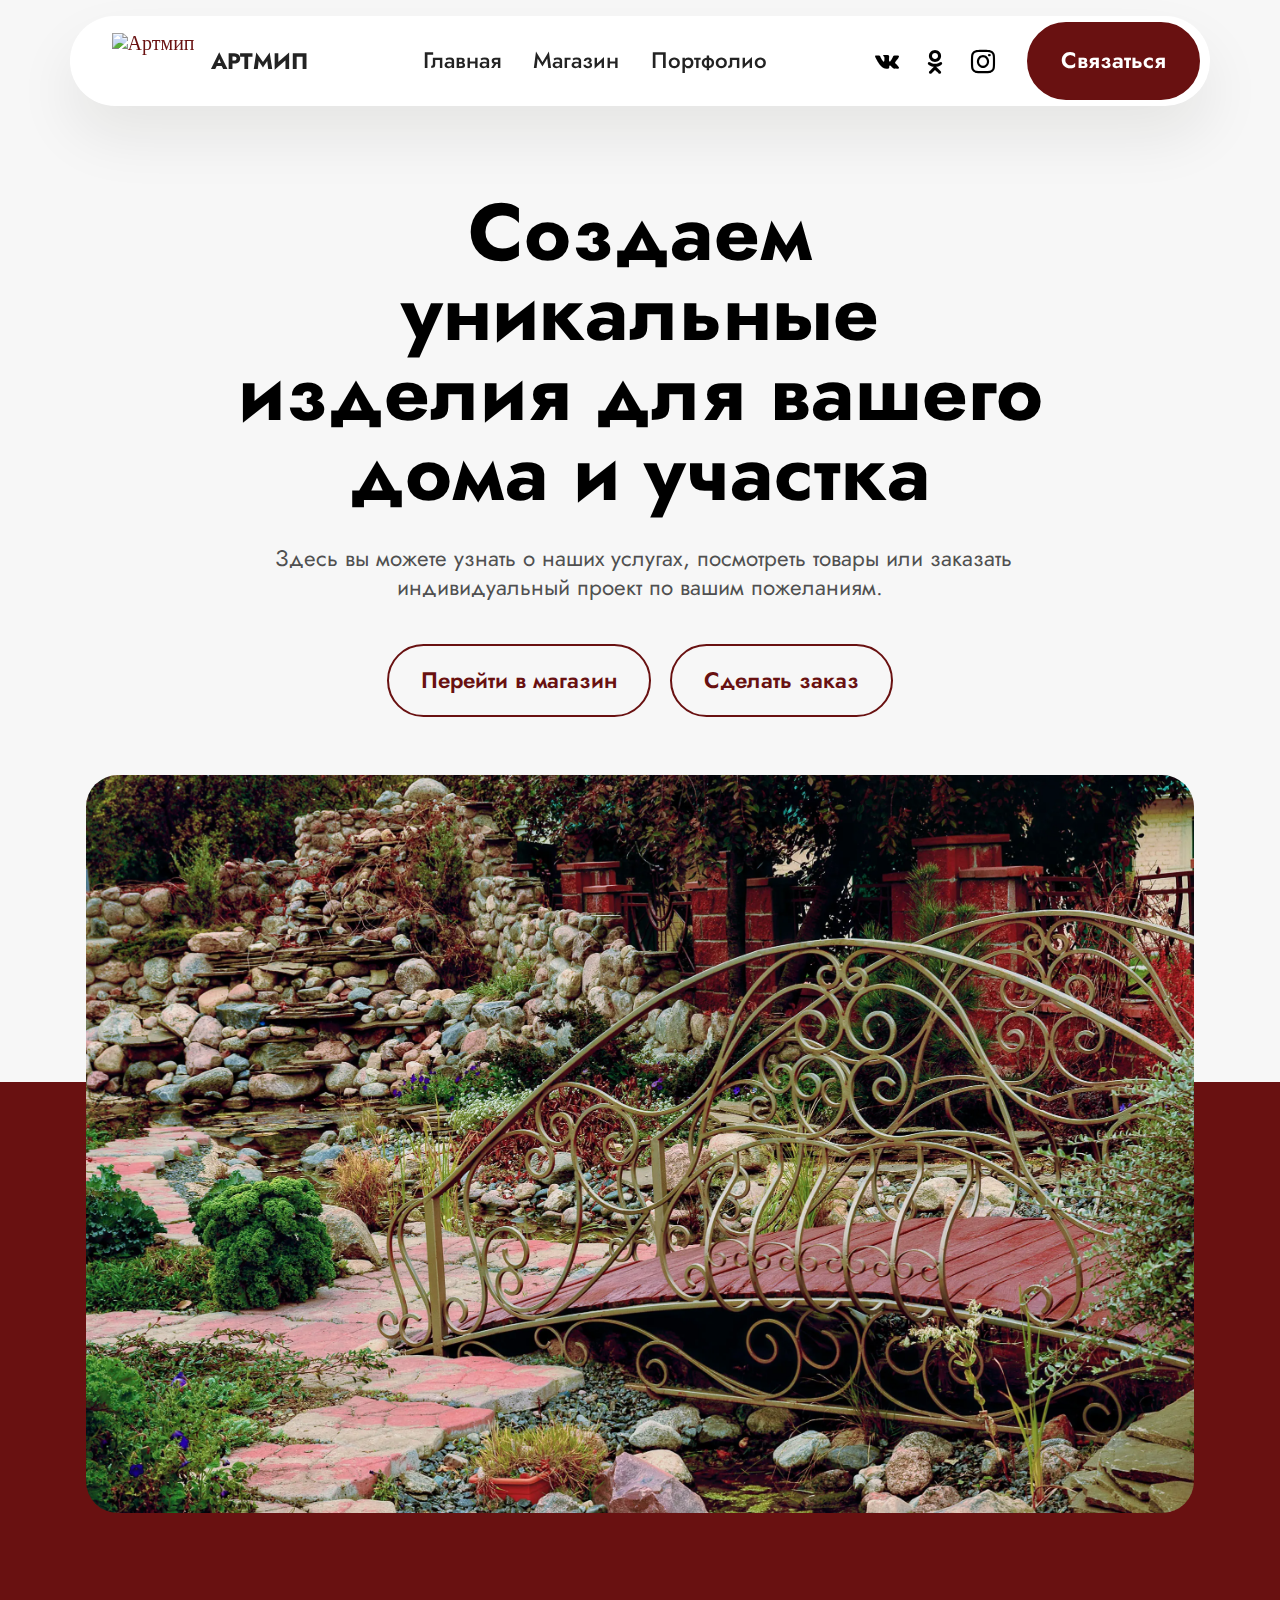
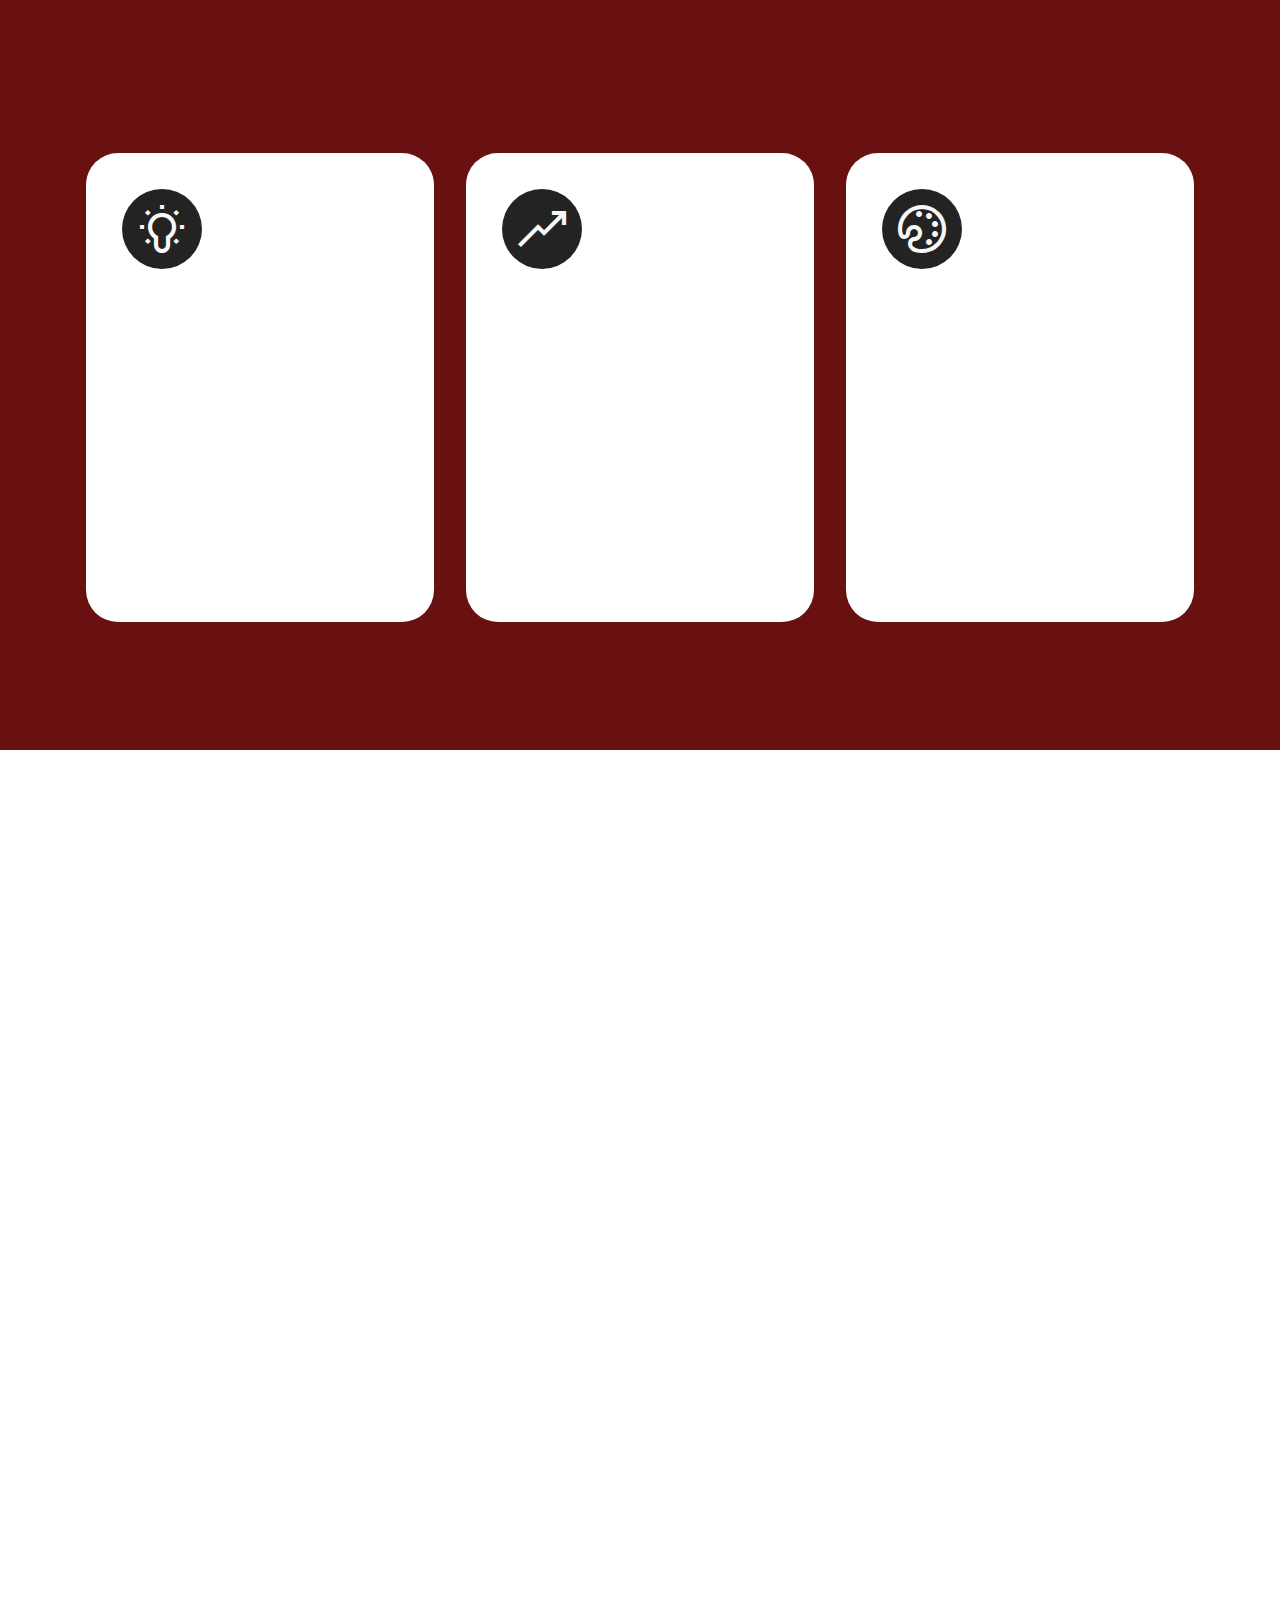
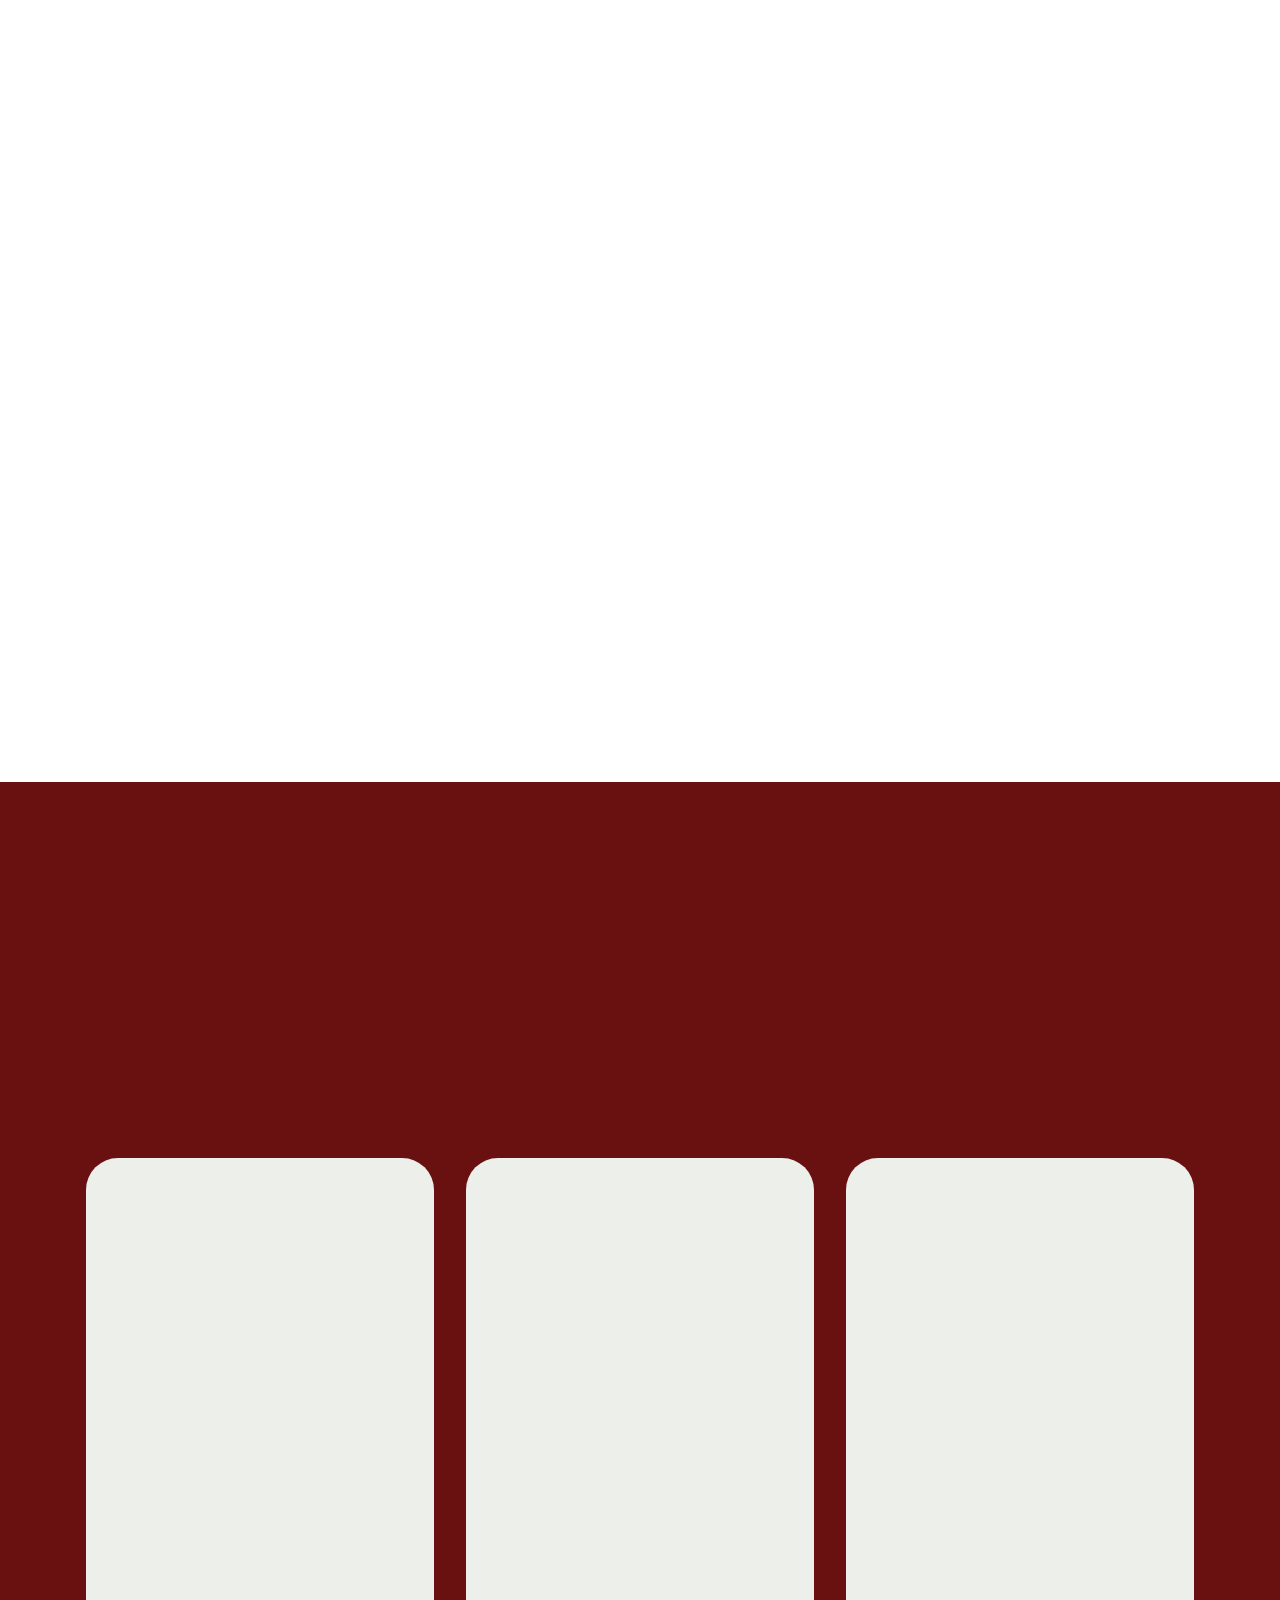
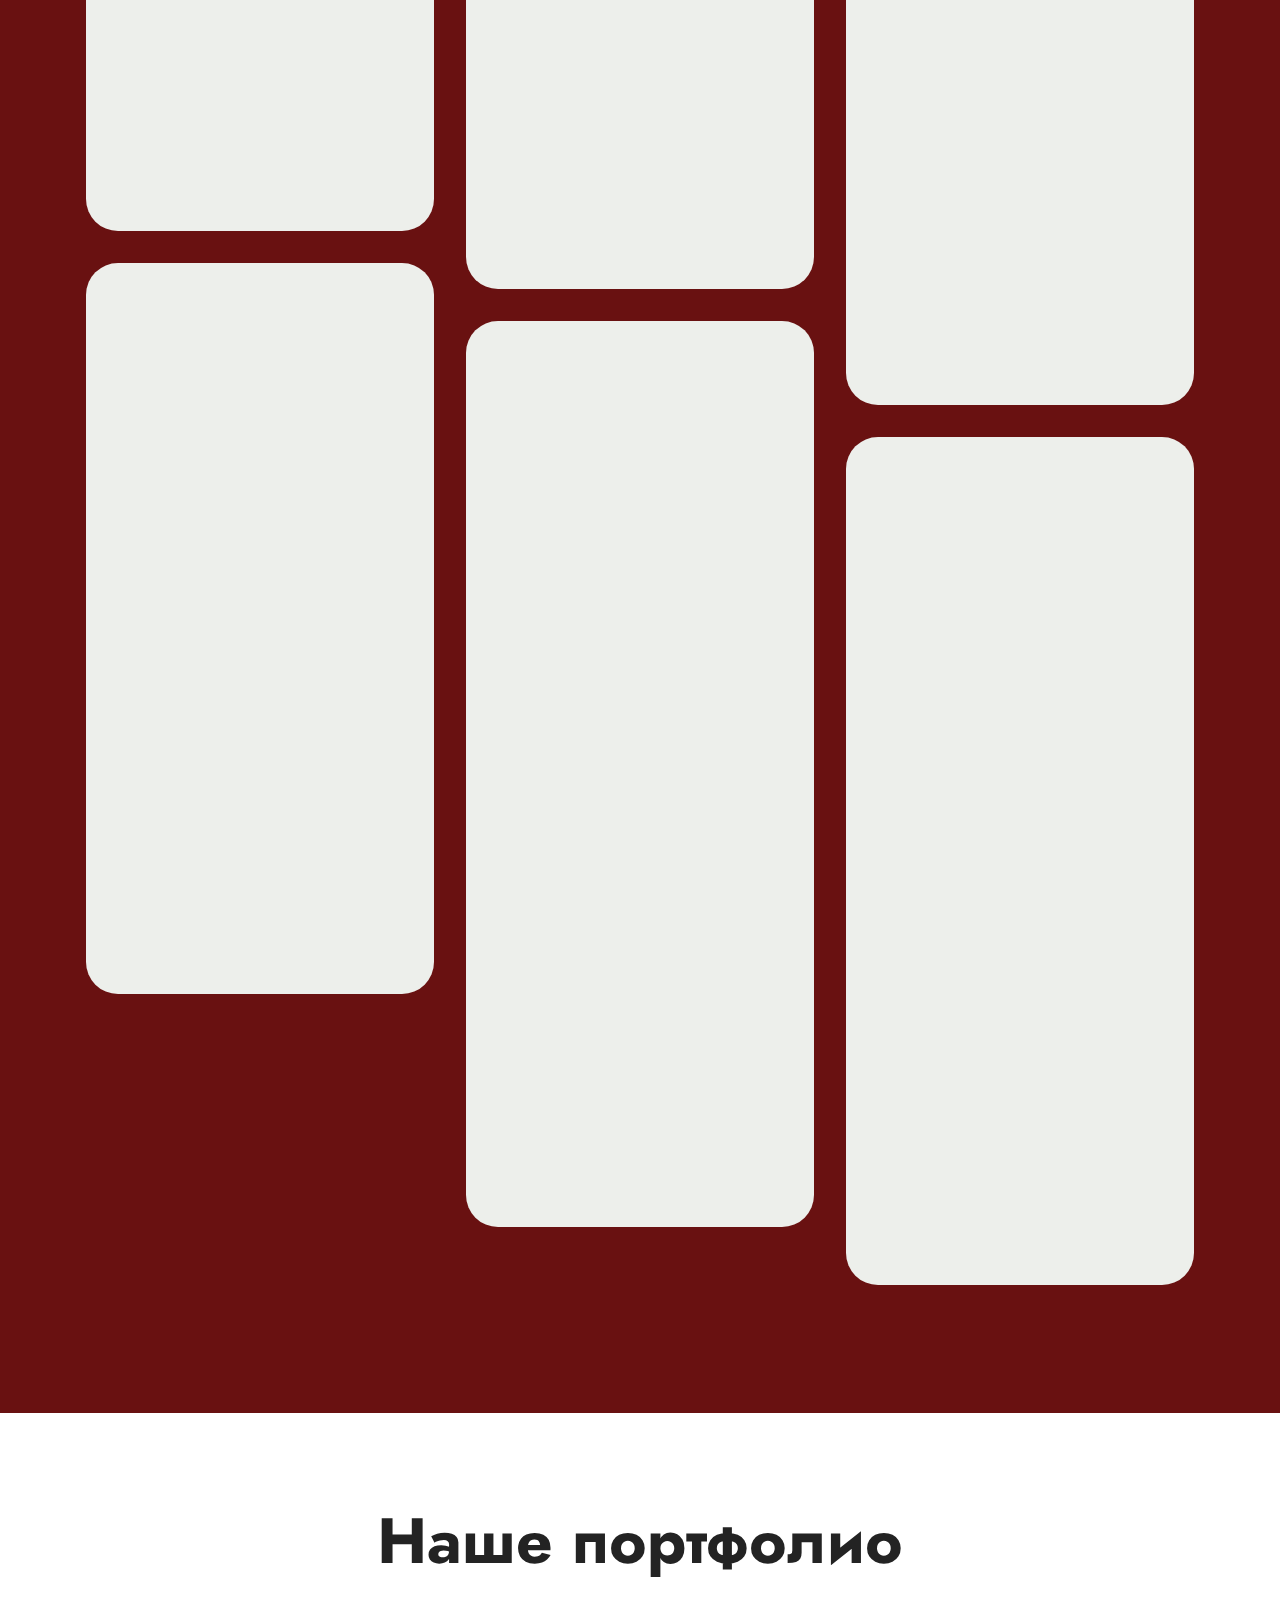
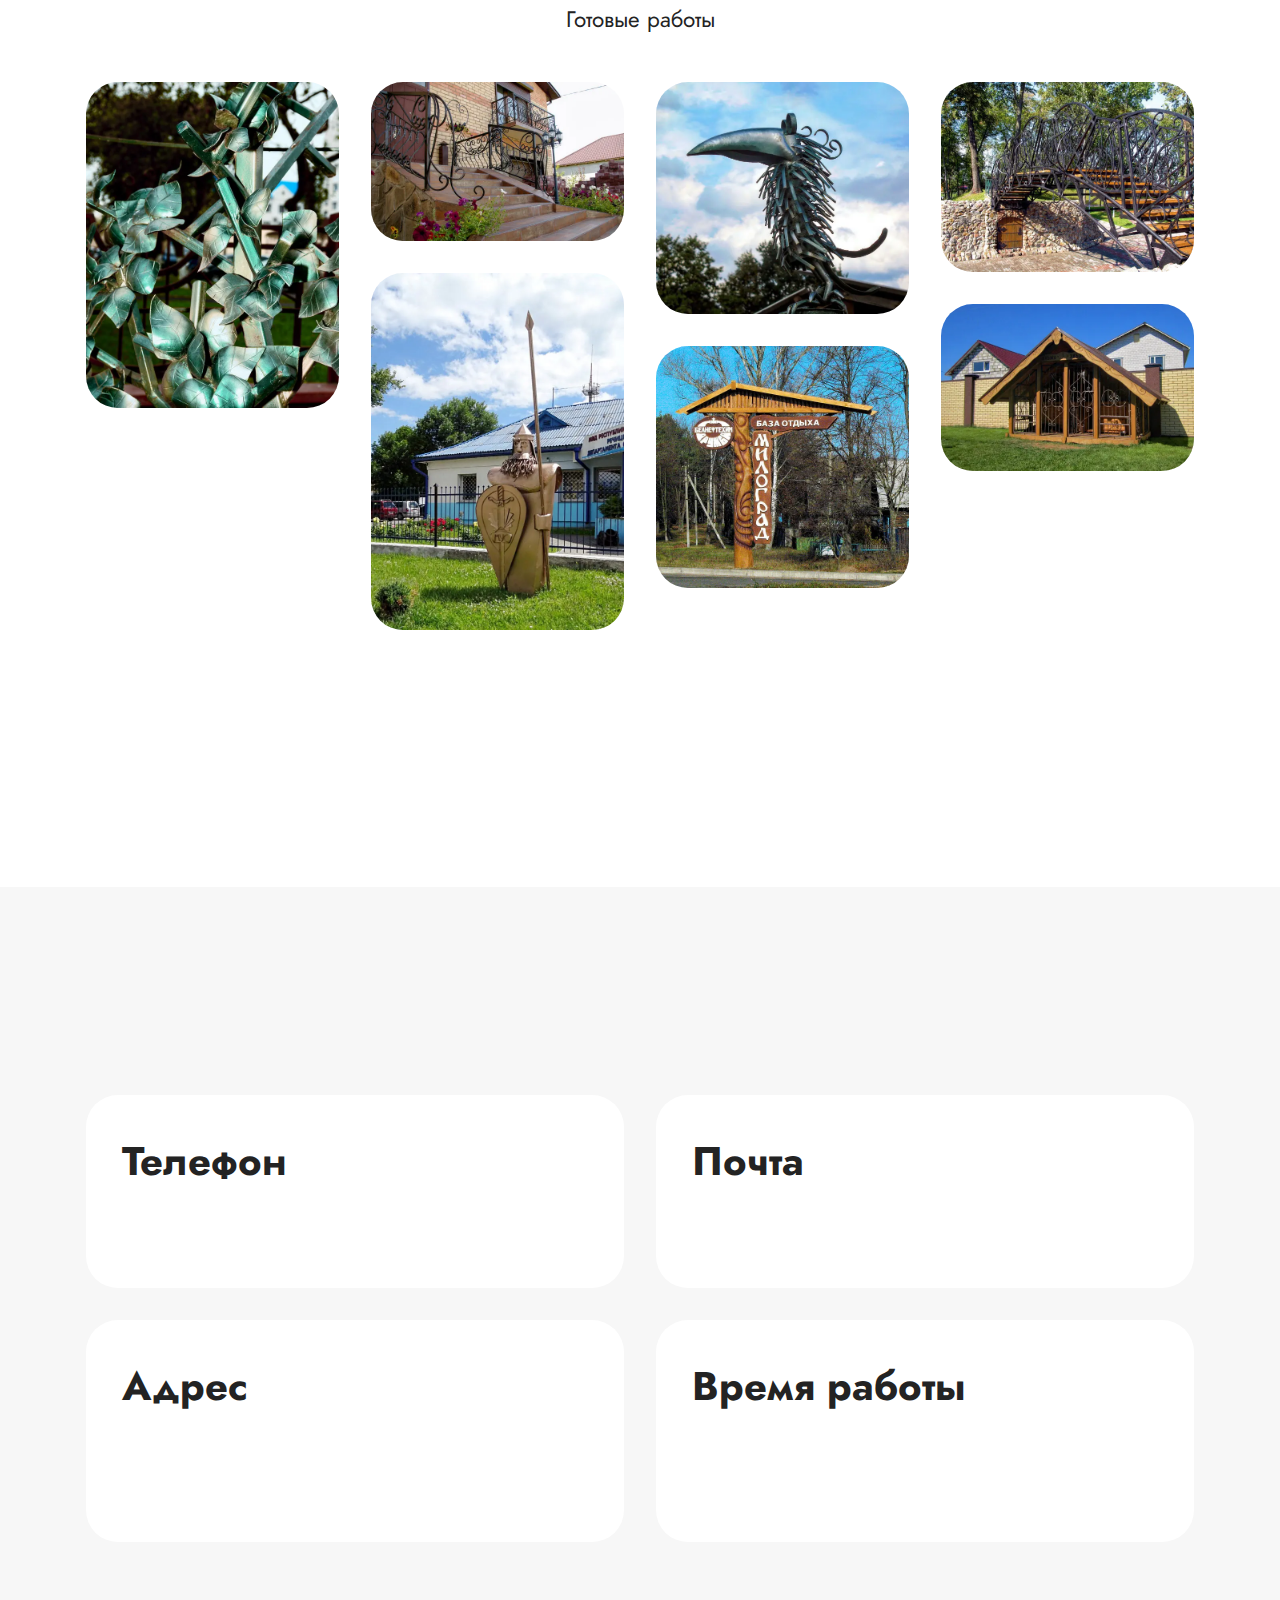
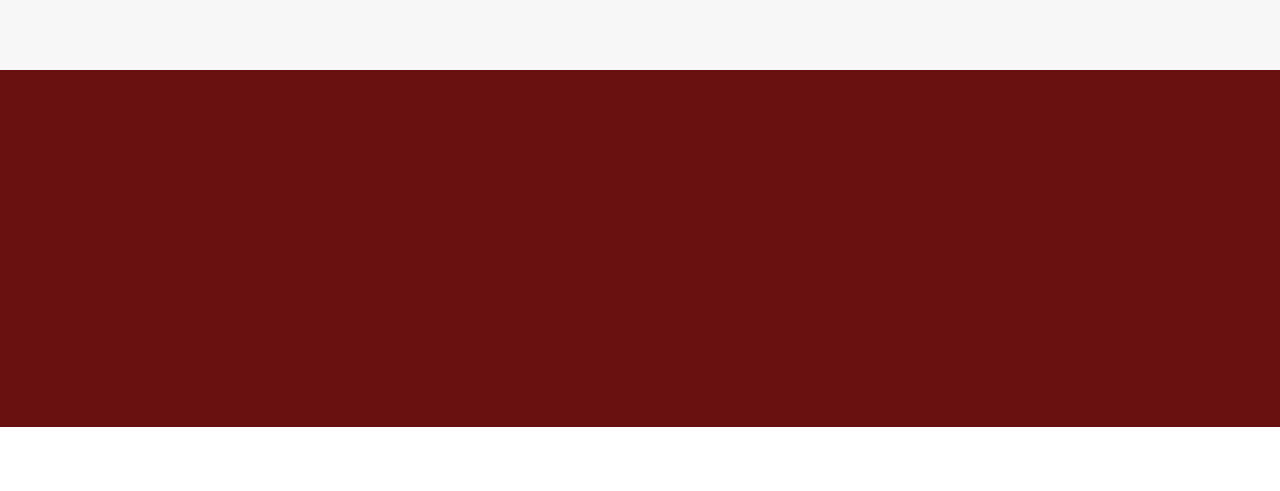
==== commit affa828e: "Add files via upload" ====
--- a/index.html
+++ b/index.html
@@ -6,7 +6,7 @@
   <meta http-equiv="X-UA-Compatible" content="IE=edge">
   <meta name="generator" content="Mobirise v5.9.6, mobirise.com">
   <meta name="viewport" content="width=device-width, initial-scale=1, minimum-scale=1">
-  <link rel="shortcut icon" href="assets/images/logo-112x112.png" type="image/x-icon">
+  <link rel="shortcut icon" href="assets/images/logo-web.png" type="image/x-icon">
   <meta name="description" content="Мастерская сварки и деревообработки, создающая уникальные изделия из металла и дерева. Здесь вы можете заказать сварочные и деревянные работы на любой вкус и бюджет, от простых до сложных проектов.">
   
   
@@ -29,6 +29,37 @@
   
 </head>
 <body>
+
+<!-- Analytics -->
+<!-- Google tag (gtag.js) -->
+<script async src="https://www.googletagmanager.com/gtag/js?id=G-V4PD5CCP3W"></script>
+<script>
+  window.dataLayer = window.dataLayer || [];
+  function gtag(){dataLayer.push(arguments);}
+  gtag('js', new Date());
+
+  gtag('config', 'G-V4PD5CCP3W');
+</script>
+<!-- Yandex.Metrika counter -->
+<script type="text/javascript" >
+   (function(m,e,t,r,i,k,a){m[i]=m[i]||function(){(m[i].a=m[i].a||[]).push(arguments)};
+   m[i].l=1*new Date();
+   for (var j = 0; j < document.scripts.length; j++) {if (document.scripts[j].src === r) { return; }}
+   k=e.createElement(t),a=e.getElementsByTagName(t)[0],k.async=1,k.src=r,a.parentNode.insertBefore(k,a)})
+   (window, document, "script", "https://mc.yandex.ru/metrika/tag.js", "ym");
+
+   ym(95241671, "init", {
+        clickmap:true,
+        trackLinks:true,
+        accurateTrackBounce:true,
+        webvisor:true
+   });
+</script>
+<noscript><div><img src="https://mc.yandex.ru/watch/95241671" style="position:absolute; left:-9999px;" alt="" /></div></noscript>
+<!-- /Yandex.Metrika counter -->
+<!-- /Analytics -->
+
+
   
   <section data-bs-version="5.1" class="menu menu2 cid-tRqXdpUXcV" once="menu" id="menu02-20">
 	
@@ -38,10 +69,10 @@
 			<div class="navbar-brand">
 				<span class="navbar-logo">
 					<a href="index.html">
-						<img src="assets/images/logo-112x112.webp" alt="Mobirise Website Builder" style="height: 3.5rem;">
+						<img src="assets/images/logo-web.webp" alt="Артмип" style="height: 3.5rem;">
 					</a>
 				</span>
-				<span class="navbar-caption-wrap"><a class="navbar-caption text-black text-primary display-4" href="index.html#top">АРТМИП</a></span>
+				<span class="navbar-caption-wrap"><a class="navbar-caption text-black text-primary display-4" href="index.html#header05-1">АРТМИП</a></span>
 			</div>
 			<button class="navbar-toggler" type="button" data-toggle="collapse" data-bs-toggle="collapse" data-target="#navbarSupportedContent" data-bs-target="#navbarSupportedContent" aria-controls="navbarNavAltMarkup" aria-expanded="false" aria-label="Toggle navigation">
 				<div class="hamburger">
@@ -55,13 +86,24 @@
 				<ul class="navbar-nav nav-dropdown" data-app-modern-menu="true"><li class="nav-item">
 						<a class="nav-link link text-black text-primary display-4" href="index.html#header05-1" aria-expanded="false">Главная</a>
 					</li><li class="nav-item">
-						<a class="nav-link link text-black text-primary display-4" href="page2.html#header16-0">Магазин</a>
+						<a class="nav-link link text-black text-primary display-4" href="shop.html#header16-0">Магазин</a>
 					</li>
 					
 					<li class="nav-item">
-						<a class="nav-link link text-black text-primary display-4" href="page1.html#gallery02-23">Портфолио</a>
+						<a class="nav-link link text-black text-primary display-4" href="portfolio.html#gallery02-23">Портфолио</a>
 					</li></ul>
-				
+				<div class="icons-menu">
+					<a class="iconfont-wrapper" href="https://vk.com/artmip" target="_blank">
+						<span class="p-2 mbr-iconfont socicon-vkontakte socicon"></span>
+					</a>
+					<a class="iconfont-wrapper" href="https://ok.ru/group/70000006260426" target="_blank">
+						<span class="p-2 mbr-iconfont socicon-odnoklassniki socicon"></span>
+					</a>
+					<a class="iconfont-wrapper" href="https://www.instagram.com/artmip_rechitsa/" target="_blank">
+						<span class="p-2 mbr-iconfont socicon-instagram socicon"></span>
+					</a>
+					
+				</div>
 				<div class="navbar-buttons mbr-section-btn"><a class="btn btn-primary display-4" href="index.html#contacts01-1w">Связаться</a></div>
 			</div>
 		</div>
@@ -78,8 +120,8 @@
 		<div class="row justify-content-center">
 			<div class="col-md-12 col-lg-9">
 				<h1 class="mbr-section-title mbr-fonts-style mb-4 display-1"><strong>Создаем уникальные изделия для вашего дома и участка</strong></h1>
-				<p class="mbr-text mbr-fonts-style mb-4 display-7">&nbsp;Добро пожаловать в Артмип. Здесь вы можете узнать о наших услугах, посмотреть товары и заказать индивидуальные проекты по вашим пожеланиям.<br></p>
-				<div class="mbr-section-btn mt-3"><a class="btn btn-primary-outline display-7" href="page2.html#header16-0">Перейти в магазин</a> <a class="btn btn-primary-outline display-7" href="page2.html#contacts01-28">Сделать заказ</a></div>
+				<p class="mbr-text mbr-fonts-style mb-4 display-7">&nbsp;Здесь вы можете узнать о наших услугах, посмотреть товары или заказать индивидуальный проект по вашим пожеланиям.<br></p>
+				<div class="mbr-section-btn mt-3"><a class="btn btn-primary-outline display-7" href="shop.html#header16-0">Перейти в магазин</a> <a class="btn btn-primary-outline display-7" href="shop.html#contacts01-28">Сделать заказ</a></div>
 			</div>
 		</div>
 		<div class="row mt-5 justify-content-center">
@@ -176,7 +218,7 @@
                 <p class="mbr-text mbr-fonts-style mb-4 display-7">
                   Оригинальный и стильный элемент декора для вашего дома или участка. Он создает уютную и теплую атмосферу, а также подчеркивают вашу индивидуальность и творческий вкус<br>
                 </p>
-                <div class="mbr-section-btn mt-3"><a class="btn btn-lg btn-primary display-7" href="page2.html#features04-3">Подробнее</a></div>
+                <div class="mbr-section-btn mt-3"><a class="btn btn-lg btn-primary display-7" href="lights.html">Подробнее</a></div>
               </div>
             </div>
           </div>
@@ -198,17 +240,17 @@
         <div class="card-wrapper">
           <div class="row">
             <div class="col-12 col-md-12 col-lg-6 image-wrapper">
-              <img class="w-100" src="assets/images/table1-816x815.webp" alt="Mobirise Website Builder">
+              <img class="w-100" src="assets/images/table2-816x904.webp" alt="Mobirise Website Builder">
             </div>
             <div class="col-12 col-lg col-md-12">
               <div class="text-wrapper align-left">
-                <h5 class="mbr-section-title mbr-fonts-style mb-4 display-2"><strong>Стол и 2 кресла</strong></h5>
+                <h5 class="mbr-section-title mbr-fonts-style mb-4 display-2"><strong>Стол и 2 стула</strong></h5>
                 <p class="price mbr-fonts-style mb-4 display-7"><strong>
-                  $200.00</strong></p>
+                  $500.00</strong></p>
                 <p class="mbr-text mbr-fonts-style mb-4 display-7">
-                  Стол и 2 кресла с подлокотниками из арматуры, шинки и дуба - это прочный и удобный комплект мебели для вашего дома или участка. Он имеет винтажный и стильный дизайн. Он подойдет для любого интерьера и обеспечит вам комфорт и уют.
+                  Стол и 2 стула из арматуры, шинки и дуба - это прочный и удобный комплект мебели для вашего дома или участка. Он имеет винтажный и стильный дизайн. Он подойдет для любого интерьера и обеспечит вам комфорт и уют.
                 </p>
-                <div class="mbr-section-btn mt-3"><a class="btn btn-lg btn-primary display-7" href="page2.html#features04-29">Подробнее</a></div>
+                <div class="mbr-section-btn mt-3"><a class="btn btn-lg btn-primary display-7" href="table-chairs-1.html">Подробнее</a></div>
               </div>
             </div>
           </div>
@@ -321,7 +363,7 @@
     
     
 
-    <div class="container-fluid">
+    <div class="container">
         <div class="row justify-content-center">
             <div class="col-12 content-head">
                 <div class="mbr-section-head mb-5">
@@ -332,8 +374,8 @@
         </div>
         <div class="row mbr-gallery mbr-masonry" data-masonry="{&quot;percentPosition&quot;: true }">
             <div class="col-12 col-md-6 col-lg-3 item gallery-image active">
-                <div class="item-wrapper" data-toggle="modal" data-bs-toggle="modal" data-target="#tS8fpYLLK9-modal" data-bs-target="#tS8fpYLLK9-modal">
-                    <img class="w-100" src="assets/images/dsc06627-632x814.webp" alt="Mobirise Website Builder" data-slide-to="0" data-bs-slide-to="0" data-target="#lb-tS8fpYLLK9" data-bs-target="#lb-tS8fpYLLK9">
+                <div class="item-wrapper" data-toggle="modal" data-bs-toggle="modal" data-target="#ublgGMhYpe-modal" data-bs-target="#ublgGMhYpe-modal">
+                    <img class="w-100" src="assets/images/dsc06627-632x814.webp" alt="Mobirise Website Builder" data-slide-to="0" data-bs-slide-to="0" data-target="#lb-ublgGMhYpe" data-bs-target="#lb-ublgGMhYpe">
                     <div class="icon-wrapper">
                         <span class="mobi-mbri mobi-mbri-search mbr-iconfont mbr-iconfont-btn"></span>
                     </div>
@@ -341,8 +383,8 @@
                 
             </div>
             <div class="col-12 col-md-6 col-lg-3 item gallery-image">
-                <div class="item-wrapper" data-toggle="modal" data-bs-toggle="modal" data-target="#tS8fpYLLK9-modal" data-bs-target="#tS8fpYLLK9-modal">
-                    <img class="w-100" src="assets/images/f3939960-632x398.webp" alt="Mobirise Website Builder" data-slide-to="1" data-bs-slide-to="1" data-target="#lb-tS8fpYLLK9" data-bs-target="#lb-tS8fpYLLK9">
+                <div class="item-wrapper" data-toggle="modal" data-bs-toggle="modal" data-target="#ublgGMhYpe-modal" data-bs-target="#ublgGMhYpe-modal">
+                    <img class="w-100" src="assets/images/f3939960-632x398.webp" alt="Mobirise Website Builder" data-slide-to="1" data-bs-slide-to="1" data-target="#lb-ublgGMhYpe" data-bs-target="#lb-ublgGMhYpe">
                     <div class="icon-wrapper">
                         <span class="mobi-mbri mobi-mbri-search mbr-iconfont mbr-iconfont-btn"></span>
                     </div>
@@ -350,8 +392,8 @@
                 
             </div>
             <div class="col-12 col-md-6 col-lg-3 item gallery-image">
-                <div class="item-wrapper" data-toggle="modal" data-bs-toggle="modal" data-target="#tS8fpYLLK9-modal" data-bs-target="#tS8fpYLLK9-modal">
-                    <img class="w-100" src="assets/images/f4311832-632x579.webp" alt="Mobirise Website Builder" data-slide-to="2" data-bs-slide-to="2" data-target="#lb-tS8fpYLLK9" data-bs-target="#lb-tS8fpYLLK9">
+                <div class="item-wrapper" data-toggle="modal" data-bs-toggle="modal" data-target="#ublgGMhYpe-modal" data-bs-target="#ublgGMhYpe-modal">
+                    <img class="w-100" src="assets/images/f4311832-632x579.webp" alt="Mobirise Website Builder" data-slide-to="2" data-bs-slide-to="2" data-target="#lb-ublgGMhYpe" data-bs-target="#lb-ublgGMhYpe">
                     <div class="icon-wrapper">
                         <span class="mobi-mbri mobi-mbri-search mbr-iconfont mbr-iconfont-btn"></span>
                     </div>
@@ -359,8 +401,8 @@
                 
             </div>
             <div class="col-12 col-md-6 col-lg-3 item gallery-image">
-                <div class="item-wrapper" data-toggle="modal" data-bs-toggle="modal" data-target="#tS8fpYLLK9-modal" data-bs-target="#tS8fpYLLK9-modal">
-                    <img class="w-100" src="assets/images/f4760856-632x474.webp" alt="Mobirise Website Builder" data-slide-to="3" data-bs-slide-to="3" data-target="#lb-tS8fpYLLK9" data-bs-target="#lb-tS8fpYLLK9">
+                <div class="item-wrapper" data-toggle="modal" data-bs-toggle="modal" data-target="#ublgGMhYpe-modal" data-bs-target="#ublgGMhYpe-modal">
+                    <img class="w-100" src="assets/images/f4760856-632x474.webp" alt="Mobirise Website Builder" data-slide-to="3" data-bs-slide-to="3" data-target="#lb-ublgGMhYpe" data-bs-target="#lb-ublgGMhYpe">
                     <div class="icon-wrapper">
                         <span class="mobi-mbri mobi-mbri-search mbr-iconfont mbr-iconfont-btn"></span>
                     </div>
@@ -369,24 +411,24 @@
             </div>
             
             <div class="col-12 col-md-6 col-lg-3 item gallery-image">
-                <div class="item-wrapper" data-toggle="modal" data-bs-toggle="modal" data-target="#tS8fpYLLK9-modal" data-bs-target="#tS8fpYLLK9-modal">
-                    <img class="w-100" src="assets/images/1650534054-63-sportishka-com-p-rechitsa-gomelskaya-oblast-dostoprimechate-69-632x891.webp" alt="Mobirise Website Builder" data-slide-to="4" data-bs-slide-to="4" data-target="#lb-tS8fpYLLK9" data-bs-target="#lb-tS8fpYLLK9">
+                <div class="item-wrapper" data-toggle="modal" data-bs-toggle="modal" data-target="#ublgGMhYpe-modal" data-bs-target="#ublgGMhYpe-modal">
+                    <img class="w-100" src="assets/images/1650534054-63-sportishka-com-p-rechitsa-gomelskaya-oblast-dostoprimechate-69-632x891.webp" alt="Mobirise Website Builder" data-slide-to="4" data-bs-slide-to="4" data-target="#lb-ublgGMhYpe" data-bs-target="#lb-ublgGMhYpe">
                     <div class="icon-wrapper">
                         <span class="mobi-mbri mobi-mbri-search mbr-iconfont mbr-iconfont-btn"></span>
                     </div>
                 </div>
                 
             </div><div class="col-12 col-md-6 col-lg-3 item gallery-image">
-                <div class="item-wrapper" data-toggle="modal" data-bs-toggle="modal" data-target="#tS8fpYLLK9-modal" data-bs-target="#tS8fpYLLK9-modal">
-                    <img class="w-100" src="assets/images/f5067912-632x418.webp" alt="Mobirise Website Builder" data-slide-to="5" data-bs-slide-to="5" data-target="#lb-tS8fpYLLK9" data-bs-target="#lb-tS8fpYLLK9">
+                <div class="item-wrapper" data-toggle="modal" data-bs-toggle="modal" data-target="#ublgGMhYpe-modal" data-bs-target="#ublgGMhYpe-modal">
+                    <img class="w-100" src="assets/images/f5067912-632x418.webp" alt="Mobirise Website Builder" data-slide-to="5" data-bs-slide-to="5" data-target="#lb-ublgGMhYpe" data-bs-target="#lb-ublgGMhYpe">
                     <div class="icon-wrapper">
                         <span class="mobi-mbri mobi-mbri-search mbr-iconfont mbr-iconfont-btn"></span>
                     </div>
                 </div>
                 
             </div><div class="col-12 col-md-6 col-lg-3 item gallery-image">
-                <div class="item-wrapper" data-toggle="modal" data-bs-toggle="modal" data-target="#tS8fpYLLK9-modal" data-bs-target="#tS8fpYLLK9-modal">
-                    <img class="w-100" src="assets/images/f4253448-632x604.webp" alt="Mobirise Website Builder" data-slide-to="6" data-bs-slide-to="6" data-target="#lb-tS8fpYLLK9" data-bs-target="#lb-tS8fpYLLK9">
+                <div class="item-wrapper" data-toggle="modal" data-bs-toggle="modal" data-target="#ublgGMhYpe-modal" data-bs-target="#ublgGMhYpe-modal">
+                    <img class="w-100" src="assets/images/f4253448-632x604.webp" alt="Mobirise Website Builder" data-slide-to="6" data-bs-slide-to="6" data-target="#lb-ublgGMhYpe" data-bs-target="#lb-ublgGMhYpe">
                     <div class="icon-wrapper">
                         <span class="mobi-mbri mobi-mbri-search mbr-iconfont mbr-iconfont-btn"></span>
                     </div>
@@ -396,11 +438,11 @@
             
         </div>
 
-        <div class="modal mbr-slider" tabindex="-1" role="dialog" aria-hidden="true" id="tS8fpYLLK9-modal">
+        <div class="modal mbr-slider" tabindex="-1" role="dialog" aria-hidden="true" id="ublgGMhYpe-modal">
             <div class="modal-dialog" role="document">
                 <div class="modal-content">
                     <div class="modal-body">
-                        <div class="carousel slide carousel-fade" id="lb-tS8fpYLLK9" data-ride="carousel" data-bs-ride="carousel" data-interval="5000" data-bs-interval="5000">
+                        <div class="carousel slide carousel-fade" id="lb-ublgGMhYpe" data-ride="carousel" data-bs-ride="carousel" data-interval="5000" data-bs-interval="5000">
                             <div class="carousel-inner">
                                 <div class="carousel-item active">
                                     <img class="d-block w-100" src="assets/images/dsc06627-632x814.webp" alt="Mobirise Website Builder">
@@ -425,21 +467,21 @@
                                 
                             </div>
                             <ol class="carousel-indicators">
-                                <li data-slide-to="0" data-bs-slide-to="0" class="active" data-target="#lb-tS8fpYLLK9" data-bs-target="#lb-tS8fpYLLK9"></li>
-                                <li data-slide-to="1" data-bs-slide-to="1" data-target="#lb-tS8fpYLLK9" data-bs-target="#lb-tS8fpYLLK9"></li>
-                                <li data-slide-to="2" data-bs-slide-to="2" data-target="#lb-tS8fpYLLK9" data-bs-target="#lb-tS8fpYLLK9"></li>
-                                <li data-slide-to="3" data-bs-slide-to="3" data-target="#lb-tS8fpYLLK9" data-bs-target="#lb-tS8fpYLLK9"></li>
-                                <li data-slide-to="4" data-bs-slide-to="4" data-target="#lb-tS8fpYLLK9" data-bs-target="#lb-tS8fpYLLK9"></li>
-                                <li data-slide-to="5" data-bs-slide-to="5" data-target="#lb-tS8fpYLLK9" data-bs-target="#lb-tS8fpYLLK9"></li>
-                                <li data-slide-to="6" data-bs-slide-to="6" data-target="#lb-tS8fpYLLK9" data-bs-target="#lb-tS8fpYLLK9"></li>
+                                <li data-slide-to="0" data-bs-slide-to="0" class="active" data-target="#lb-ublgGMhYpe" data-bs-target="#lb-ublgGMhYpe"></li>
+                                <li data-slide-to="1" data-bs-slide-to="1" data-target="#lb-ublgGMhYpe" data-bs-target="#lb-ublgGMhYpe"></li>
+                                <li data-slide-to="2" data-bs-slide-to="2" data-target="#lb-ublgGMhYpe" data-bs-target="#lb-ublgGMhYpe"></li>
+                                <li data-slide-to="3" data-bs-slide-to="3" data-target="#lb-ublgGMhYpe" data-bs-target="#lb-ublgGMhYpe"></li>
+                                <li data-slide-to="4" data-bs-slide-to="4" data-target="#lb-ublgGMhYpe" data-bs-target="#lb-ublgGMhYpe"></li>
+                                <li data-slide-to="5" data-bs-slide-to="5" data-target="#lb-ublgGMhYpe" data-bs-target="#lb-ublgGMhYpe"></li>
+                                <li data-slide-to="6" data-bs-slide-to="6" data-target="#lb-ublgGMhYpe" data-bs-target="#lb-ublgGMhYpe"></li>
                             </ol>
                             <a role="button" href="" class="close" data-dismiss="modal" data-bs-dismiss="modal" aria-label="Close">
                             </a>
-                            <a class="carousel-control-prev carousel-control" role="button" data-slide="prev" data-bs-slide="prev" href="#lb-tS8fpYLLK9">
+                            <a class="carousel-control-prev carousel-control" role="button" data-slide="prev" data-bs-slide="prev" href="#lb-ublgGMhYpe">
                                 <span class="mobi-mbri mobi-mbri-arrow-prev" aria-hidden="true"></span>
                                 <span class="sr-only visually-hidden">Previous</span>
                             </a>
-                            <a class="carousel-control-next carousel-control" role="button" data-slide="next" data-bs-slide="next" href="#lb-tS8fpYLLK9">
+                            <a class="carousel-control-next carousel-control" role="button" data-slide="next" data-bs-slide="next" href="#lb-ublgGMhYpe">
                                 <span class="mobi-mbri mobi-mbri-arrow-next" aria-hidden="true"></span>
                                 <span class="sr-only visually-hidden">Next</span>
                             </a>
@@ -456,7 +498,7 @@
     <div class="container">
         <div class="row justify-content-center">
             <div class="col-md-12 col-lg-10">
-                <div class="mbr-section-btn align-center"><a class="btn btn-primary-outline display-4" href="page1.html#gallery02-23">Смотреть ещё</a></div>
+                <div class="mbr-section-btn align-center"><a class="btn btn-primary-outline display-4" href="portfolio.html#gallery02-23">Смотреть ещё</a></div>
             </div>
         </div>
     </div>
@@ -534,17 +576,17 @@
             <div class="col-12">
                 <div class="social-row">
                     <div class="soc-item">
-                        <a href="https://ok.ru/" target="_blank">
+                        <a href="https://ok.ru/group/70000006260426" target="_blank">
                             <span class="mbr-iconfont display-7 socicon-odnoklassniki socicon"></span>
                         </a>
                     </div>
                     <div class="soc-item">
-                        <a href="https://vk.com/" target="_blank">
+                        <a href="https://vk.com/artmip" target="_blank">
                             <span class="mbr-iconfont socicon-vkontakte socicon"></span>
                         </a>
                     </div>
                     <div class="soc-item">
-                        <a href="https://instagram.com/" target="_blank">
+                        <a href="https://www.instagram.com/artmip_rechitsa/" target="_blank">
                             <span class="mbr-iconfont socicon-instagram socicon"></span>
                         </a>
                     </div>
@@ -554,11 +596,12 @@
             </div>
             <div class="col-12 mt-5">
                 <p class="mbr-fonts-style copyright display-7">
-                    © Артмип 2023. Все права защищены.</p>
-            </div>
-        </div>
-    </div>
-
+                    © Артмип 2024. Все права защищены.</p>
+            </div>
+        </div>
+    </div>
+</section><section class="display-7" style="padding: 0;align-items: center;justify-content: center;flex-wrap: wrap;    align-content: center;display: flex;position: relative;height: 4rem;"><a href="https://mobiri.se/1207343" style="flex: 1 1;height: 4rem;position: absolute;width: 100%;z-index: 1;"><img alt="" style="height: 4rem;" src="[data-uri]"></a><p style="margin: 0;text-align: center;" class="display-7">&#8204;</p><a style="z-index:1" href="https://mobirise.com/drag-drop-website-builder.html">Drag & Drop Website Builder</a></section><script src="assets/bootstrap/js/bootstrap.bundle.min.js"></script>  <script src="assets/smoothscroll/smooth-scroll.js"></script>  <script src="assets/ytplayer/index.js"></script>  <script src="assets/dropdown/js/navbar-dropdown.js"></script>  <script src="assets/masonry/masonry.pkgd.min.js"></script>  <script src="assets/imagesloaded/imagesloaded.pkgd.min.js"></script>  <script src="assets/theme/js/script.js"></script>  <script src="assets/gallery/player.min.js"></script>  <script src="assets/gallery/script.js"></script>  
+  
   
   <input name="animation" type="hidden">
   </body>
